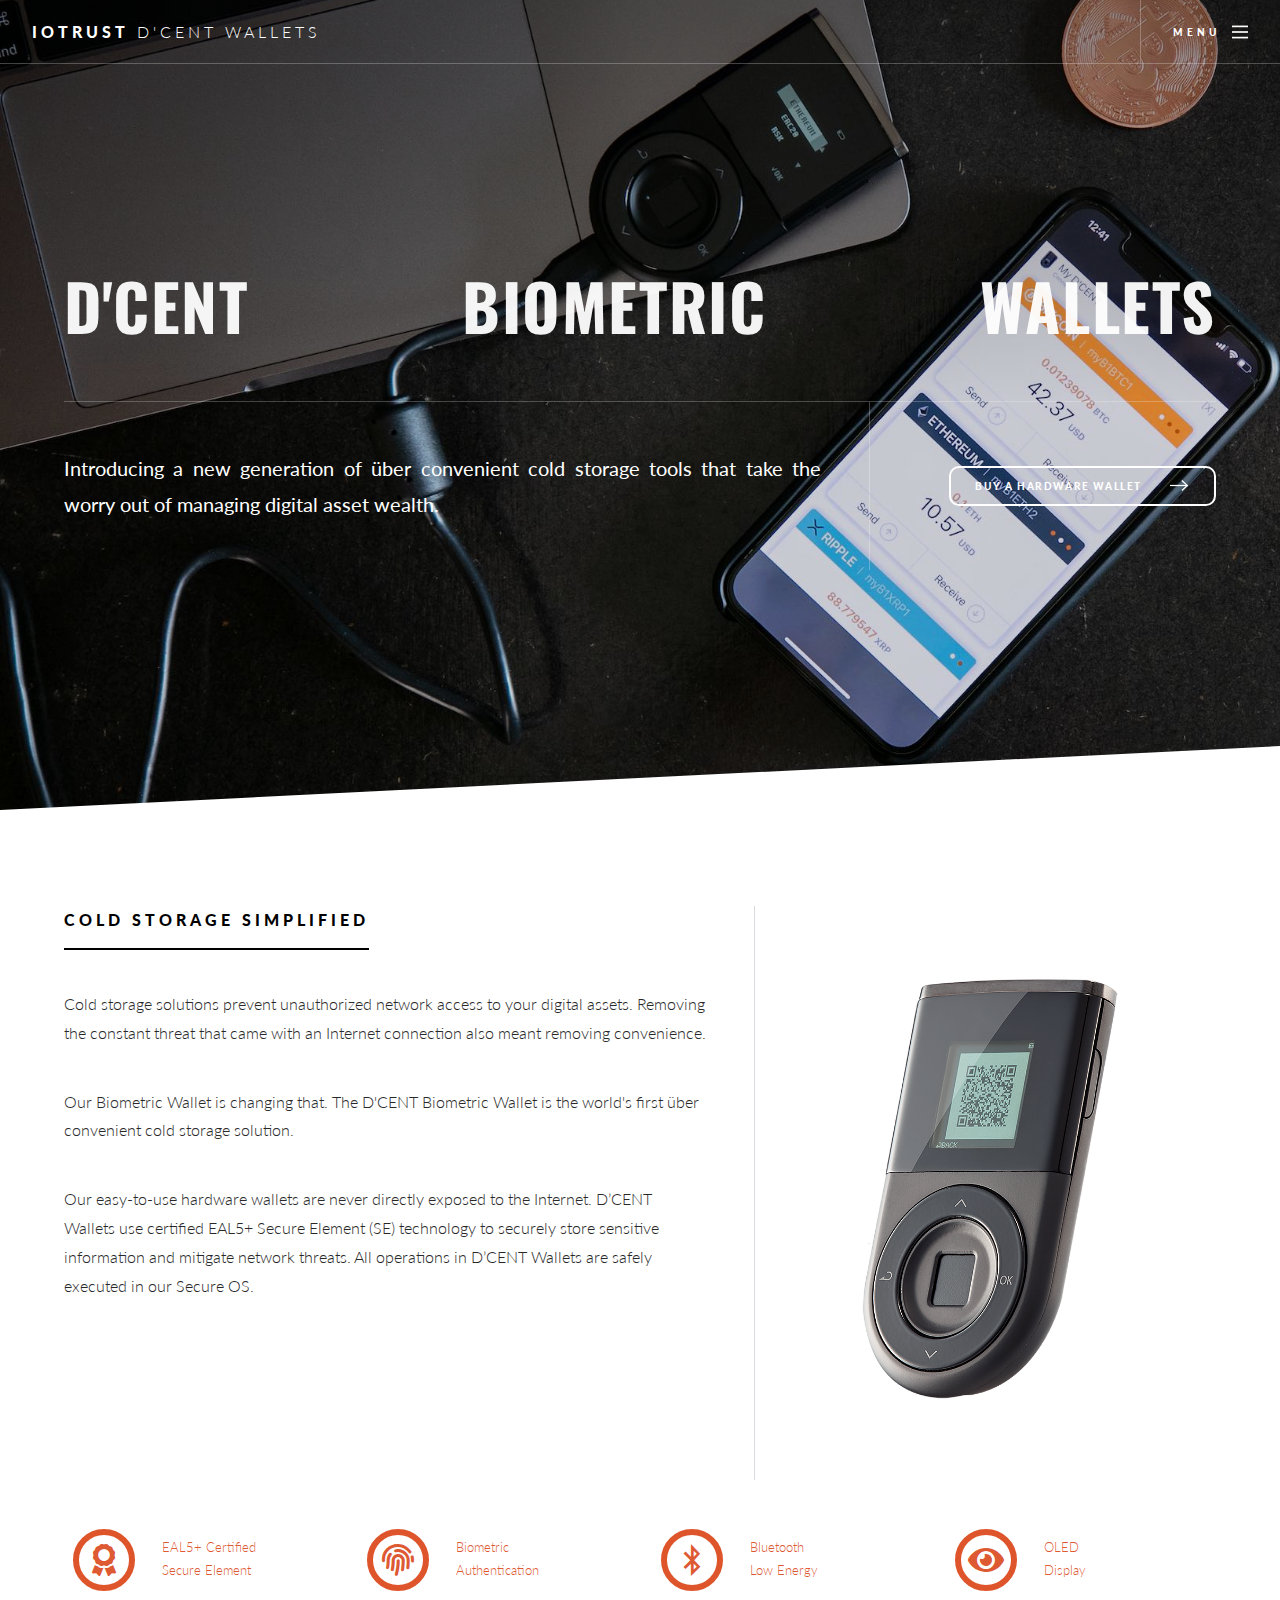
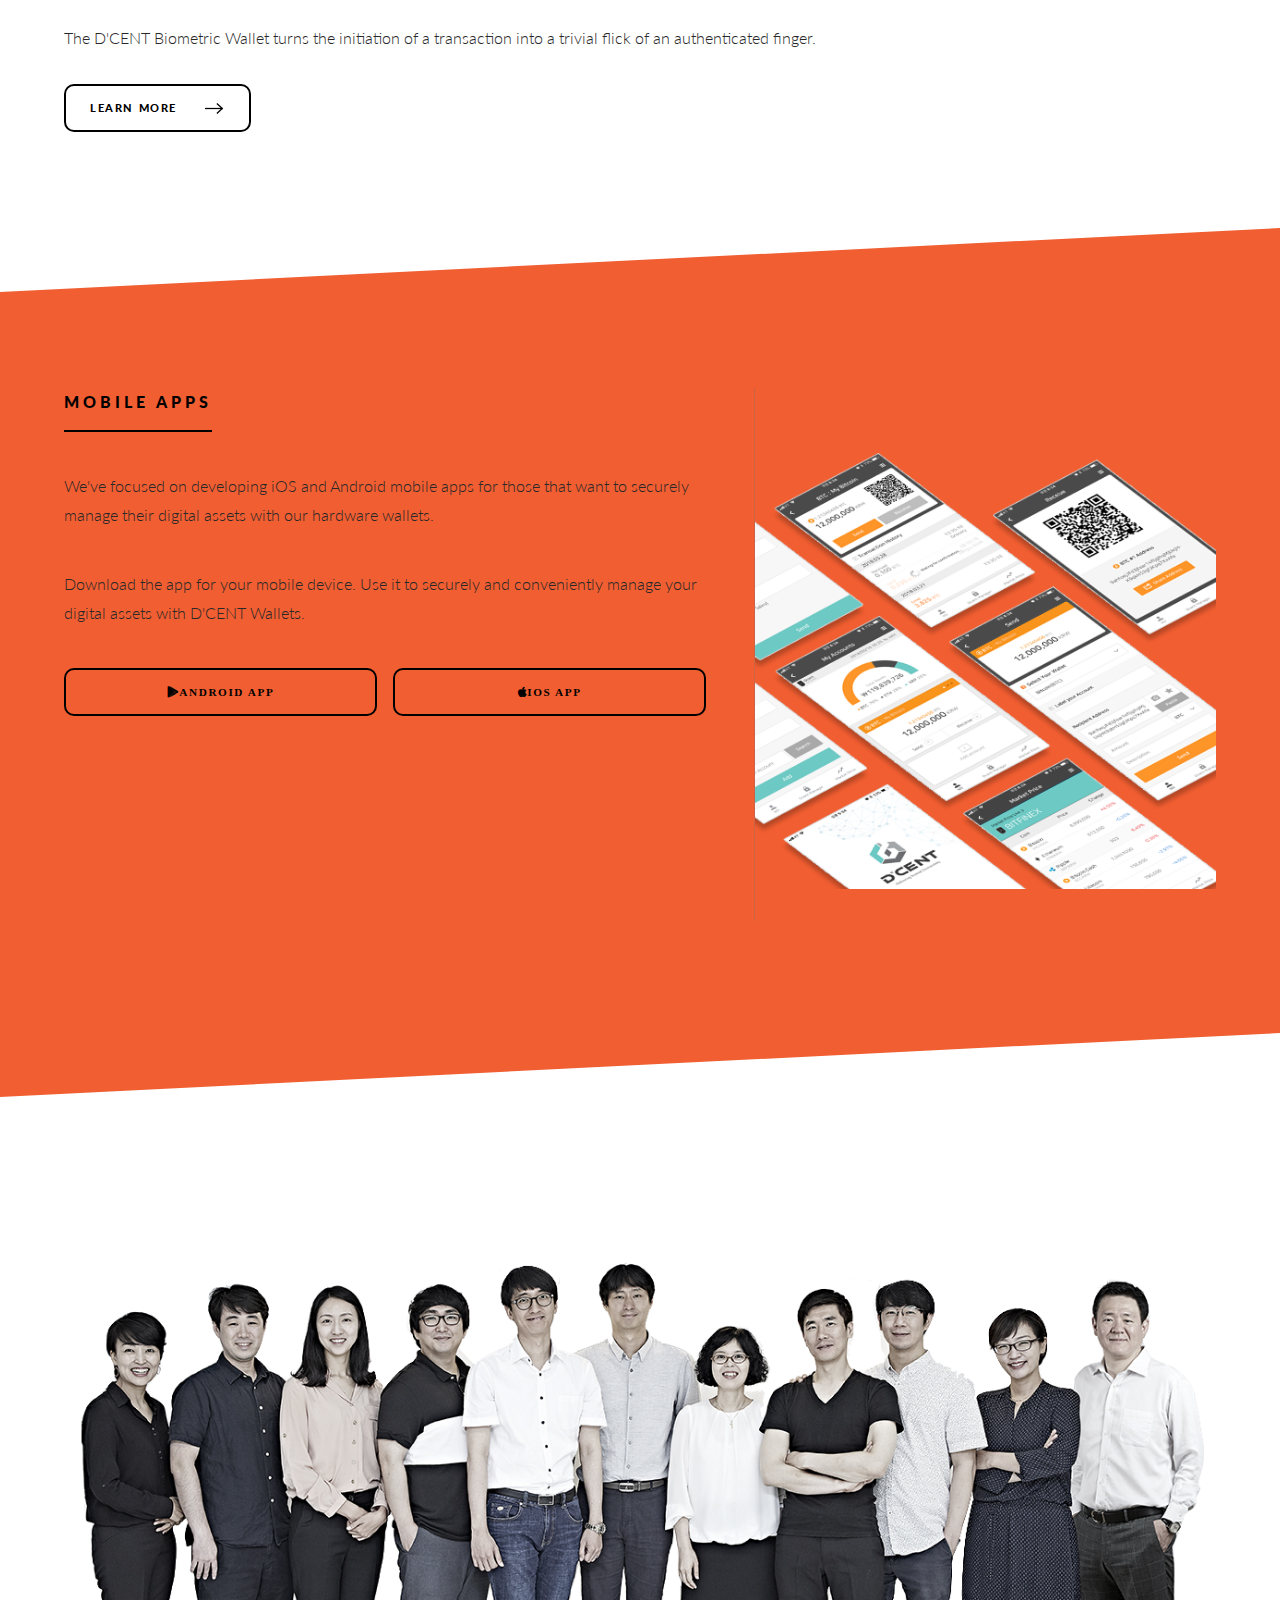
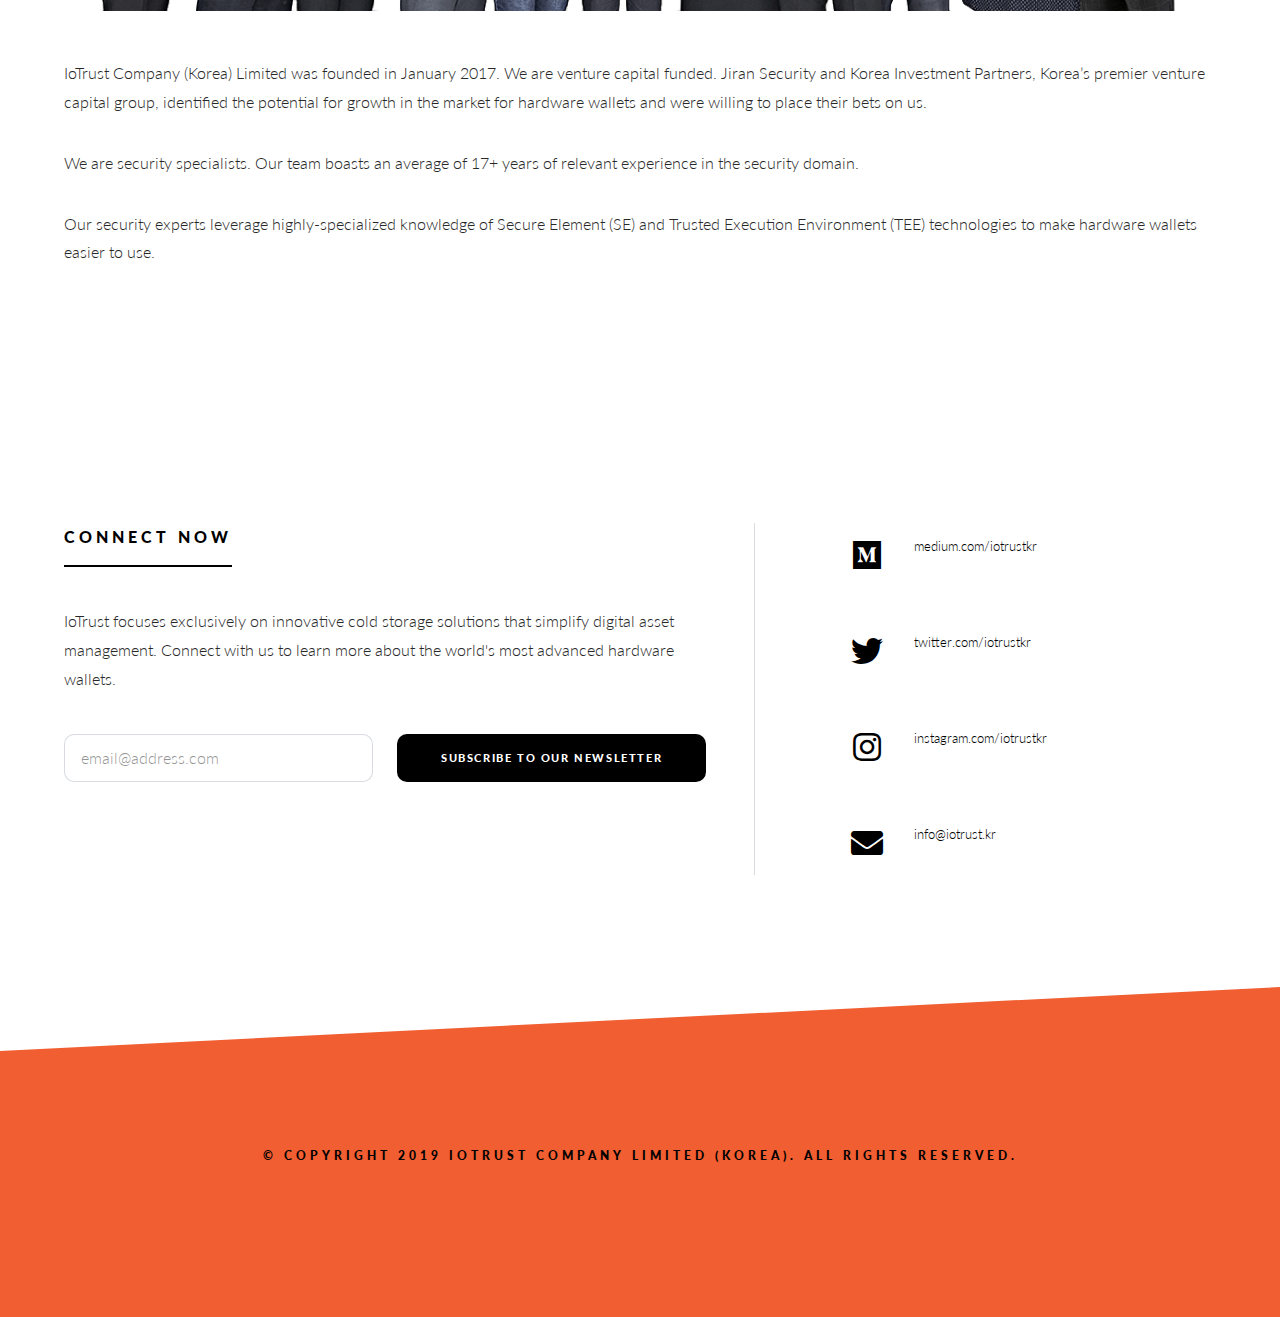
==== index.html @ d8b86a4c "iotrust web release" ====
<!DOCTYPE html>
<html>
  <head>
    <title>IoTrust</title>
    <meta charset="utf-8">
    <meta name="viewport" content="width=device-width,initial-scale=1,user-scalable=no">
    <link rel="stylesheet" href="stylesheets/main.css">
  </head>
  <body class="is-preload">
    <!--  Page wrapper -->
    <div id="page-wrapper">
      <!--  Header -->
      <header class="alt" id="header"><span class="logo"><a href="index.html">IOTRUST <span>D'CENT Wallets</span></a></span><a href="#menu"><span>Menu</span></a></header>
      <!--  Nav -->
      <nav id="menu">
        <div class="inner">
          <h2>Menu</h2>
          <ul class="links">
            <li><a href="#introduction">Our Solutions</a></li>
            <li><a href="#download">Mobile Apps</a></li>
            <li><a href="#team">About Us</a></li>
            <li><a href="#connect">Connect Now</a></li>
          </ul><a class="close"><span>Close</span></a>
        </div>
      </nav>
      <!--  Banner -->
      <section id="banner">
        <div class="inner">
          <h1>D'CENT Biometric Wallets</h1>
          <div class="content">
            <p>Introducing a new generation of über convenient cold storage tools that take the worry out of managing digital asset wealth.</p>
            <ul class="actions special">
              <li><a class="button small next" href="https://www.amazon.com/DCENT-Cryptocurrency-Fingerprint-Authentication-Supported/dp/B07P3XZKWV/ref=sr_1_1?keywords=D%27CENT&qid=1560470658&s=gateway&sr=8-1">Buy A Hardware Wallet</a></li>
            </ul>
          </div>
        </div>
      </section>
      <!--  Introduction-->
      <section class="wrapper" id="introduction">
        <div class="inner">
          <div class="split">
            <div class="content">
              <header>
                <h2>Cold Storage Simplified</h2>
              </header>
              <p>Cold storage solutions prevent unauthorized network access to your digital assets. Removing the constant threat that came with an Internet connection also meant removing convenience. </p>
              <p>Our Biometric Wallet is changing that. The D'CENT Biometric Wallet is the world's first über convenient cold storage solution.</p>
              <p>Our easy-to-use hardware wallets are never directly exposed to the Internet. D’CENT Wallets use certified EAL5+ Secure Element (SE) technology to securely store sensitive information and mitigate network threats. All operations in D’CENT Wallets are safely executed in our Secure OS.</p>
            </div>
            <div class="box alt">
              <div class="row" id="wallet-display">
                <div class="col-2"></div>
                <div class="col-8"><span class="image fit" id="dcent-biometric-wallet-diplay-image"><img src="images/iotrust-biometric-wallet-displayed-564x840px.png" alt="Biometric Wallet"></span></div>
                <div class="col-2"></div>
              </div>
            </div>
          </div>
          <div class="box alt">
            <div class="row" id="dcent-biometric-wallet-features">
              <div class="col-1 col-2-medium col-3-xsmall"><span class="icon fa-stack fa-2x"><i class="far fa-circle fa-stack-2x"></i><i class="fas fa-award fa-stack-1x"></i></span></div>
              <div class="col-2 col-4-medium col-9-xsmall">
                <div class="row"><sub>EAL5+ Certified</sub></div>
                <div class="row"><sub>Secure Element</sub></div>
              </div>
              <div class="col-1 col-2-medium col-3-xsmall"><span class="icon fa-stack fa-2x"><i class="far fa-circle fa-stack-2x"></i><i class="fas fa-fingerprint fa-stack-1x"></i></span></div>
              <div class="col-2 col-4-medium col-9-xsmall">
                <div class="row"><sub>Biometric</sub></div>
                <div class="row"><sub>Authentication</sub></div>
              </div>
              <div class="col-1 col-2-medium col-3-xsmall"><span class="icon fa-stack fa-2x"><i class="far fa-circle fa-stack-2x"></i><i class="fab fa-bluetooth-b fa-stack-1x"></i></span></div>
              <div class="col-2 col-4-medium col-9-xsmall">
                <div class="row"><sub>Bluetooth</sub></div>
                <div class="row"><sub>Low Energy</sub></div>
              </div>
              <div class="col-1 col-2-medium col-3-xsmall"><span class="icon fa-stack fa-2x"><i class="far fa-circle fa-stack-2x"></i><i class="fas fa-eye fa-stack-1x"></i></span></div>
              <div class="col-2 col-4-medium col-9-xsmall">
                <div class="row"><sub>OLED</sub></div>
                <div class="row"><sub>Display</sub></div>
              </div>
            </div>
          </div>
          <p>The D'CENT Biometric Wallet turns the initiation of a transaction into a trivial flick of an authenticated finger.</p>
          <ul class="actions">
            <li><a class="button next" href="https://dcentwallet.com/overview/specification.html">Learn More</a></li>
          </ul>
        </div>
      </section>
      <!--  Download-->
      <section class="wrapper style2" id="download">
        <div class="inner">
          <div class="split">
            <div class="content">
              <header>
                <h2>Mobile Apps</h2>
              </header>
              <p>We've focused on developing iOS and Android mobile apps for those that want to securely manage their digital assets with our hardware wallets.</p>
              <p>Download the app for your mobile device. Use it to securely and conveniently manage your digital assets with D'CENT Wallets.</p>
              <ul class="actions fit">
                <li><a class="button fab fa-google-play fit" href="https://play.google.com/store/apps/details?id=com.kr.iotrust.dcent.wallet">Android App</a></li>
                <li><a class="button fab fa-apple fit" href="https://itunes.apple.com/kr/app/dcent-hardware-wallet/id1447206611?mt=8">iOS App</a></li>
              </ul>
            </div><a class="image fit" href="#"><img src="images/dcent-wallet-mobile-app-display.png" style="padding-top:4rem" alt></a>
          </div>
        </div>
      </section>
      <!--  Team-->
      <section class="wrapper" id="team">
        <div class="inner"><a class="image main" href="https://medium.com/iotrust/introducing-io-trust-16c536c6a65c" id="iotrust-team"><img src="images/iotrust-team.png" alt></a>
          <h2 id="team-heading">IoTrust</h2>
          <p>IoTrust Company (Korea) Limited was founded in January 2017. We are venture capital funded. Jiran Security and Korea Investment Partners, Korea’s premier venture capital group, identified the potential for growth in the market for hardware wallets and were willing to place their bets on us.</p>
          <p>We are security specialists. Our team boasts an average of 17+ years of relevant experience in the security domain.</p>
          <p>Our security experts leverage highly-specialized knowledge of Secure Element (SE) and Trusted Execution Environment (TEE) technologies to make hardware wallets easier to use.</p>
        </div>
      </section>
      <!--  Footer -->
      <section class="wrapper" id="footer">
        <div class="inner">
          <div class="split">
            <div class="content">
              <header>
                <h2 id="connect">Connect Now</h2>
              </header>
              <p>IoTrust focuses exclusively on innovative cold storage solutions that simplify digital asset management. Connect with us to learn more about the world's most advanced hardware wallets.</p>
              <!-- Begin Mailchimp Signup Form-->
              <div id="mc_embed_signup">
                <form class="validate" id="mc-embedded-subscribe-form" action="https://iotrusrt.us20.list-manage.com/subscribe/post?u=e49b2871df6358e2ada84541c&amp;id=3d2cf843c4" method="post" name="mc-embedded-subscribe-form" target="_blank" novalidate="">
                  <div class="row gtr-uniform" id="mc_embed_signup_scroll">
                    <div class="mc-field-group col-6 col-12-xsmall">
                      <input class="required email" id="mce-EMAIL" type="email" placeholder="email@address.com" name="EMAIL">
                    </div>
                    <div class="mc-field-group col-6 col-12-xsmall">
                      <input class="primary fit button" id="mc-embedded-subscribe" type="submit" value="Subscribe To Our Newsletter" name="subscribe">
                    </div>
                    <div class="clear" id="mce-responses">
                      <div class="response" id="mce-error-response" style="display:none"></div>
                      <div class="response" id="mce-success-response" style="display:none"></div>
                    </div>
                    <div style="position: absolute; left: -5000px;" aria-hidden="true">
                      <input type="text" name="b_e49b2871df6358e2ada84541c_3d2cf843c4" tabindex="-1" value="">
                    </div>
                  </div>
                </form>
              </div>
              <!-- End mc_embed_signup-->
            </div>
            <ul class="contact-icons">
              <li><a class="icon alt row" id="medium-connect" href="https://medium.com/iotrust">
                  <div class="col-4"><span class="icon fa-stack fa-2x"><i class="far fa-circle fa-stack-2x fa-inverse"></i><i class="fab fa-medium fa-stack-1x"></i></span></div>
                  <div class="col-8"><sub class="label">medium.com/iotrustkr</sub></div></a></li>
              <li><a class="icon alt row" id="twitter-connect" href="https://twitter.com/iotrustkr">
                  <div class="col-4"><span class="icon fa-stack fa-2x"><i class="far fa-circle fa-stack-2x fa-inverse"></i><i class="fab fa-twitter fa-stack-1x"></i></span></div>
                  <div class="col-8"><sub class="label">twitter.com/iotrustkr</sub></div></a></li>
              <li><a class="icon alt row" id="instagram-connect" href="https://instagram.com/iotrustkr">
                  <div class="col-4"><span class="icon fa-stack fa-2x"><i class="far fa-circle fa-stack-2x fa-inverse"></i><i class="fab fa-instagram fa-stack-1x"></i></span></div>
                  <div class="col-8"><sub class="label">instagram.com/iotrustkr</sub></div></a></li>
              <li><a class="icon alt row" id="email-connect" href="mailto:info@iotrust.kr">
                  <div class="col-4"><span class="icon fa-stack fa-2x"><i class="far fa-circle fa-stack-2x fa-inverse"></i><i class="fas fa-envelope fa-stack-1x"></i></span></div>
                  <div class="col-8"><sub class="label">info@iotrust.kr</sub></div></a></li>
            </ul>
          </div>
        </div>
      </section>
      <!--  Copyright -->
      <section class="wrapper style2 copyright">
        <div class="inner">
          <h6>© Copyright 2019 IoTrust Company Limited (Korea). All rights reserved.</h6>
        </div>
      </section>
    </div>
    <!--  Scripts -->
    <script src="javascripts/jquery.min.js"></script>
    <script src="javascripts/jquery.scrollex.min.js"></script>
    <script src="javascripts/jquery.scrolly.min.js"></script>
    <script src="javascripts/browser.min.js"></script>
    <script src="javascripts/breakpoints.min.js"></script>
    <script src="javascripts/util.js"></script>
    <script src="javascripts/main.js"></script>
  </body>
</html>
---- stylesheets/main.css ----
@import url(all.css);
@import url("https://fonts.googleapis.com/css?family=Lato:300,400,700,900|Oswald:600");
/*
	Standout by Pixelarity
	pixelarity.com | hello@pixelarity.com
	License: pixelarity.com/license
*/
html, body, div, span, applet, object,
iframe, h1, h2, h3, h4, h5, h6, p, blockquote,
pre, a, abbr, acronym, address, big, cite,
code, del, dfn, em, img, ins, kbd, q, s, samp,
small, strike, strong, sub, sup, tt, var, b,
u, i, center, dl, dt, dd, ol, ul, li, fieldset,
form, label, legend, table, caption, tbody,
tfoot, thead, tr, th, td, article, aside,
canvas, details, embed, figure, figcaption,
footer, header, hgroup, menu, nav, output, ruby,
section, summary, time, mark, audio, video {
  margin: 0;
  padding: 0;
  border: 0;
  font-size: 100%;
  font: inherit;
  vertical-align: baseline; }

article, aside, details, figcaption, figure,
footer, header, hgroup, menu, nav, section {
  display: block; }

body {
  line-height: 1; }

ol, ul {
  list-style: none; }

blockquote, q {
  quotes: none; }
  blockquote:before, blockquote:after, q:before, q:after {
    content: '';
    content: none; }

table {
  border-collapse: collapse;
  border-spacing: 0; }

body {
  -webkit-text-size-adjust: none; }

mark {
  background-color: transparent;
  color: inherit; }

input::-moz-focus-inner {
  border: 0;
  padding: 0; }

input, select, textarea {
  -moz-appearance: none;
  -webkit-appearance: none;
  -ms-appearance: none;
  appearance: none; }

/* Basic */
@-ms-viewport {
  width: device-width; }

body {
  -ms-overflow-style: scrollbar; }

@media screen and (max-width: 480px) {
  html, body {
    min-width: 320px; } }

html {
  box-sizing: border-box; }

*, *:before, *:after {
  box-sizing: inherit; }

body {
  background: #ffffff; }
  body.is-preload *, body.is-preload *:before, body.is-preload *:after {
    -moz-animation: none !important;
    -webkit-animation: none !important;
    -ms-animation: none !important;
    animation: none !important;
    -moz-transition: none !important;
    -webkit-transition: none !important;
    -ms-transition: none !important;
    transition: none !important; }

/* Typography */
html {
  font-size: 15pt; }
  @media screen and (max-width: 1680px) {
    html {
      font-size: 13pt; } }
  @media screen and (max-width: 1280px) {
    html {
      font-size: 12pt; } }
  @media screen and (max-width: 980px) {
    html {
      font-size: 12pt; } }
  @media screen and (max-width: 480px) {
    html {
      font-size: 12pt; } }
  @media screen and (max-width: 360px) {
    html {
      font-size: 11pt; } }

body {
  background-color: #ffffff;
  color: #282828; }

body, input, select, textarea {
  font-family: "Lato", Helvetica, sans-serif;
  font-weight: 300;
  font-size: 1rem;
  line-height: 1.8; }

a {
  -moz-transition: color 0.2s ease-in-out;
  -webkit-transition: color 0.2s ease-in-out;
  -ms-transition: color 0.2s ease-in-out;
  transition: color 0.2s ease-in-out;
  text-decoration: underline; }
  a:hover {
    text-decoration: none; }

strong, b {
  font-weight: 900; }

em, i {
  font-style: italic; }

p {
  margin: 0 0 2rem 0; }

h1, h2, h3, h4, h5, h6 {
  font-weight: 900;
  letter-spacing: 0.25rem;
  line-height: 1.5;
  margin: 0 0 1.5rem 0;
  text-transform: uppercase; }
  h1 a, h2 a, h3 a, h4 a, h5 a, h6 a {
    color: inherit;
    text-decoration: none; }

h1 {
  font-family: "Oswald", Helvetica, sans-serif;
  font-size: 4rem;
  letter-spacing: 0.1rem; }

h2 {
  font-size: 1.75rem; }

h3 {
  font-size: 1.5rem; }

h4 {
  font-size: 1.25rem; }

h5 {
  font-size: 1rem; }

h6 {
  font-size: 0.75rem; }

@media screen and (max-width: 1280px) {
  h1 {
    font-size: 3.5rem; } }

@media screen and (max-width: 980px) {
  h1 {
    font-size: 3rem; }
  h2 {
    font-size: 1.5rem; }
  h3 {
    font-size: 1.25rem; } }

@media screen and (max-width: 736px) {
  h1 {
    font-size: 1.75rem; }
  h2 {
    font-size: 1.5rem; }
  h3 {
    font-size: 1.25rem; } }

sub {
  font-size: 0.8rem;
  position: relative;
  top: 0.5rem; }

sup {
  font-size: 0.8rem;
  position: relative;
  top: -0.5rem; }

blockquote {
  border-left: solid 0.5rem;
  font-style: italic;
  margin: 0 0 2rem 0;
  padding: 1rem 0 1rem 2rem; }

code {
  border-radius: 10px;
  border: solid 1px;
  font-family: "Courier New", monospace;
  font-size: 0.9rem;
  margin: 0 0.25rem;
  padding: 0.25rem 0.65rem; }

pre {
  -webkit-overflow-scrolling: touch;
  font-family: "Courier New", monospace;
  font-size: 0.9rem;
  margin: 0 0 2rem 0; }
  pre code {
    display: block;
    line-height: 1.75;
    padding: 1rem 1.5rem;
    overflow-x: auto; }

hr {
  border: 0;
  border-bottom: solid 1px;
  margin: 2rem 0; }
  hr.major {
    margin: 4rem 0; }
  @media screen and (max-width: 736px) {
    hr.major {
      margin: 3rem 0; } }

input, select, textarea {
  color: #000000; }

a {
  color: #000000; }

strong, b {
  color: #000000; }

h1, h2, h3, h4, h5, h6 {
  color: #000000; }

blockquote {
  border-left-color: rgba(99, 116, 133, 0.25); }

code {
  background: rgba(99, 116, 133, 0.075);
  border-color: rgba(99, 116, 133, 0.25); }

hr {
  border-bottom-color: rgba(99, 116, 133, 0.25); }

/* Row */
.row {
  display: flex;
  flex-wrap: wrap;
  box-sizing: border-box;
  align-items: stretch; }
  .row > * {
    box-sizing: border-box; }
  .row.gtr-uniform > * > :last-child {
    margin-bottom: 0; }
  .row.aln-left {
    justify-content: flex-start; }
  .row.aln-center {
    justify-content: center; }
  .row.aln-right {
    justify-content: flex-end; }
  .row.aln-top {
    align-items: flex-start; }
  .row.aln-middle {
    align-items: center; }
  .row.aln-bottom {
    align-items: flex-end; }
  .row > .imp {
    order: -1; }
  .row > .col-1 {
    width: 8.33333%; }
  .row > .off-1 {
    margin-left: 8.33333%; }
  .row > .col-2 {
    width: 16.66667%; }
  .row > .off-2 {
    margin-left: 16.66667%; }
  .row > .col-3 {
    width: 25%; }
  .row > .off-3 {
    margin-left: 25%; }
  .row > .col-4 {
    width: 33.33333%; }
  .row > .off-4 {
    margin-left: 33.33333%; }
  .row > .col-5 {
    width: 41.66667%; }
  .row > .off-5 {
    margin-left: 41.66667%; }
  .row > .col-6 {
    width: 50%; }
  .row > .off-6 {
    margin-left: 50%; }
  .row > .col-7 {
    width: 58.33333%; }
  .row > .off-7 {
    margin-left: 58.33333%; }
  .row > .col-8 {
    width: 66.66667%; }
  .row > .off-8 {
    margin-left: 66.66667%; }
  .row > .col-9 {
    width: 75%; }
  .row > .off-9 {
    margin-left: 75%; }
  .row > .col-10 {
    width: 83.33333%; }
  .row > .off-10 {
    margin-left: 83.33333%; }
  .row > .col-11 {
    width: 91.66667%; }
  .row > .off-11 {
    margin-left: 91.66667%; }
  .row > .col-12 {
    width: 100%; }
  .row > .off-12 {
    margin-left: 100%; }
  .row.gtr-0 {
    margin-top: 0;
    margin-left: 0rem; }
    .row.gtr-0 > * {
      padding: 0 0 0 0rem; }
    .row.gtr-0.gtr-uniform {
      margin-top: 0rem; }
      .row.gtr-0.gtr-uniform > * {
        padding-top: 0rem; }
  .row.gtr-25 {
    margin-top: 0;
    margin-left: -0.5rem; }
    .row.gtr-25 > * {
      padding: 0 0 0 0.5rem; }
    .row.gtr-25.gtr-uniform {
      margin-top: -0.5rem; }
      .row.gtr-25.gtr-uniform > * {
        padding-top: 0.5rem; }
  .row.gtr-50 {
    margin-top: 0;
    margin-left: -1rem; }
    .row.gtr-50 > * {
      padding: 0 0 0 1rem; }
    .row.gtr-50.gtr-uniform {
      margin-top: -1rem; }
      .row.gtr-50.gtr-uniform > * {
        padding-top: 1rem; }
  .row {
    margin-top: 0;
    margin-left: -2rem; }
    .row > * {
      padding: 0 0 0 2rem; }
    .row.gtr-uniform {
      margin-top: -2rem; }
      .row.gtr-uniform > * {
        padding-top: 2rem; }
  .row.gtr-150 {
    margin-top: 0;
    margin-left: -3rem; }
    .row.gtr-150 > * {
      padding: 0 0 0 3rem; }
    .row.gtr-150.gtr-uniform {
      margin-top: -3rem; }
      .row.gtr-150.gtr-uniform > * {
        padding-top: 3rem; }
  .row.gtr-200 {
    margin-top: 0;
    margin-left: -4rem; }
    .row.gtr-200 > * {
      padding: 0 0 0 4rem; }
    .row.gtr-200.gtr-uniform {
      margin-top: -4rem; }
      .row.gtr-200.gtr-uniform > * {
        padding-top: 4rem; }
  @media screen and (max-width: 1680px) {
    .row {
      display: flex;
      flex-wrap: wrap;
      box-sizing: border-box;
      align-items: stretch; }
      .row > * {
        box-sizing: border-box; }
      .row.gtr-uniform > * > :last-child {
        margin-bottom: 0; }
      .row.aln-left {
        justify-content: flex-start; }
      .row.aln-center {
        justify-content: center; }
      .row.aln-right {
        justify-content: flex-end; }
      .row.aln-top {
        align-items: flex-start; }
      .row.aln-middle {
        align-items: center; }
      .row.aln-bottom {
        align-items: flex-end; }
      .row > .imp-xlarge {
        order: -1; }
      .row > .col-1-xlarge {
        width: 8.33333%; }
      .row > .off-1-xlarge {
        margin-left: 8.33333%; }
      .row > .col-2-xlarge {
        width: 16.66667%; }
      .row > .off-2-xlarge {
        margin-left: 16.66667%; }
      .row > .col-3-xlarge {
        width: 25%; }
      .row > .off-3-xlarge {
        margin-left: 25%; }
      .row > .col-4-xlarge {
        width: 33.33333%; }
      .row > .off-4-xlarge {
        margin-left: 33.33333%; }
      .row > .col-5-xlarge {
        width: 41.66667%; }
      .row > .off-5-xlarge {
        margin-left: 41.66667%; }
      .row > .col-6-xlarge {
        width: 50%; }
      .row > .off-6-xlarge {
        margin-left: 50%; }
      .row > .col-7-xlarge {
        width: 58.33333%; }
      .row > .off-7-xlarge {
        margin-left: 58.33333%; }
      .row > .col-8-xlarge {
        width: 66.66667%; }
      .row > .off-8-xlarge {
        margin-left: 66.66667%; }
      .row > .col-9-xlarge {
        width: 75%; }
      .row > .off-9-xlarge {
        margin-left: 75%; }
      .row > .col-10-xlarge {
        width: 83.33333%; }
      .row > .off-10-xlarge {
        margin-left: 83.33333%; }
      .row > .col-11-xlarge {
        width: 91.66667%; }
      .row > .off-11-xlarge {
        margin-left: 91.66667%; }
      .row > .col-12-xlarge {
        width: 100%; }
      .row > .off-12-xlarge {
        margin-left: 100%; }
      .row.gtr-0 {
        margin-top: 0;
        margin-left: 0rem; }
        .row.gtr-0 > * {
          padding: 0 0 0 0rem; }
        .row.gtr-0.gtr-uniform {
          margin-top: 0rem; }
          .row.gtr-0.gtr-uniform > * {
            padding-top: 0rem; }
      .row.gtr-25 {
        margin-top: 0;
        margin-left: -0.5rem; }
        .row.gtr-25 > * {
          padding: 0 0 0 0.5rem; }
        .row.gtr-25.gtr-uniform {
          margin-top: -0.5rem; }
          .row.gtr-25.gtr-uniform > * {
            padding-top: 0.5rem; }
      .row.gtr-50 {
        margin-top: 0;
        margin-left: -1rem; }
        .row.gtr-50 > * {
          padding: 0 0 0 1rem; }
        .row.gtr-50.gtr-uniform {
          margin-top: -1rem; }
          .row.gtr-50.gtr-uniform > * {
            padding-top: 1rem; }
      .row {
        margin-top: 0;
        margin-left: -2rem; }
        .row > * {
          padding: 0 0 0 2rem; }
        .row.gtr-uniform {
          margin-top: -2rem; }
          .row.gtr-uniform > * {
            padding-top: 2rem; }
      .row.gtr-150 {
        margin-top: 0;
        margin-left: -3rem; }
        .row.gtr-150 > * {
          padding: 0 0 0 3rem; }
        .row.gtr-150.gtr-uniform {
          margin-top: -3rem; }
          .row.gtr-150.gtr-uniform > * {
            padding-top: 3rem; }
      .row.gtr-200 {
        margin-top: 0;
        margin-left: -4rem; }
        .row.gtr-200 > * {
          padding: 0 0 0 4rem; }
        .row.gtr-200.gtr-uniform {
          margin-top: -4rem; }
          .row.gtr-200.gtr-uniform > * {
            padding-top: 4rem; } }
  @media screen and (max-width: 1280px) {
    .row {
      display: flex;
      flex-wrap: wrap;
      box-sizing: border-box;
      align-items: stretch; }
      .row > * {
        box-sizing: border-box; }
      .row.gtr-uniform > * > :last-child {
        margin-bottom: 0; }
      .row.aln-left {
        justify-content: flex-start; }
      .row.aln-center {
        justify-content: center; }
      .row.aln-right {
        justify-content: flex-end; }
      .row.aln-top {
        align-items: flex-start; }
      .row.aln-middle {
        align-items: center; }
      .row.aln-bottom {
        align-items: flex-end; }
      .row > .imp-large {
        order: -1; }
      .row > .col-1-large {
        width: 8.33333%; }
      .row > .off-1-large {
        margin-left: 8.33333%; }
      .row > .col-2-large {
        width: 16.66667%; }
      .row > .off-2-large {
        margin-left: 16.66667%; }
      .row > .col-3-large {
        width: 25%; }
      .row > .off-3-large {
        margin-left: 25%; }
      .row > .col-4-large {
        width: 33.33333%; }
      .row > .off-4-large {
        margin-left: 33.33333%; }
      .row > .col-5-large {
        width: 41.66667%; }
      .row > .off-5-large {
        margin-left: 41.66667%; }
      .row > .col-6-large {
        width: 50%; }
      .row > .off-6-large {
        margin-left: 50%; }
      .row > .col-7-large {
        width: 58.33333%; }
      .row > .off-7-large {
        margin-left: 58.33333%; }
      .row > .col-8-large {
        width: 66.66667%; }
      .row > .off-8-large {
        margin-left: 66.66667%; }
      .row > .col-9-large {
        width: 75%; }
      .row > .off-9-large {
        margin-left: 75%; }
      .row > .col-10-large {
        width: 83.33333%; }
      .row > .off-10-large {
        margin-left: 83.33333%; }
      .row > .col-11-large {
        width: 91.66667%; }
      .row > .off-11-large {
        margin-left: 91.66667%; }
      .row > .col-12-large {
        width: 100%; }
      .row > .off-12-large {
        margin-left: 100%; }
      .row.gtr-0 {
        margin-top: 0;
        margin-left: 0rem; }
        .row.gtr-0 > * {
          padding: 0 0 0 0rem; }
        .row.gtr-0.gtr-uniform {
          margin-top: 0rem; }
          .row.gtr-0.gtr-uniform > * {
            padding-top: 0rem; }
      .row.gtr-25 {
        margin-top: 0;
        margin-left: -0.375rem; }
        .row.gtr-25 > * {
          padding: 0 0 0 0.375rem; }
        .row.gtr-25.gtr-uniform {
          margin-top: -0.375rem; }
          .row.gtr-25.gtr-uniform > * {
            padding-top: 0.375rem; }
      .row.gtr-50 {
        margin-top: 0;
        margin-left: -0.75rem; }
        .row.gtr-50 > * {
          padding: 0 0 0 0.75rem; }
        .row.gtr-50.gtr-uniform {
          margin-top: -0.75rem; }
          .row.gtr-50.gtr-uniform > * {
            padding-top: 0.75rem; }
      .row {
        margin-top: 0;
        margin-left: -1.5rem; }
        .row > * {
          padding: 0 0 0 1.5rem; }
        .row.gtr-uniform {
          margin-top: -1.5rem; }
          .row.gtr-uniform > * {
            padding-top: 1.5rem; }
      .row.gtr-150 {
        margin-top: 0;
        margin-left: -2.25rem; }
        .row.gtr-150 > * {
          padding: 0 0 0 2.25rem; }
        .row.gtr-150.gtr-uniform {
          margin-top: -2.25rem; }
          .row.gtr-150.gtr-uniform > * {
            padding-top: 2.25rem; }
      .row.gtr-200 {
        margin-top: 0;
        margin-left: -3rem; }
        .row.gtr-200 > * {
          padding: 0 0 0 3rem; }
        .row.gtr-200.gtr-uniform {
          margin-top: -3rem; }
          .row.gtr-200.gtr-uniform > * {
            padding-top: 3rem; } }
  @media screen and (max-width: 980px) {
    .row {
      display: flex;
      flex-wrap: wrap;
      box-sizing: border-box;
      align-items: stretch; }
      .row > * {
        box-sizing: border-box; }
      .row.gtr-uniform > * > :last-child {
        margin-bottom: 0; }
      .row.aln-left {
        justify-content: flex-start; }
      .row.aln-center {
        justify-content: center; }
      .row.aln-right {
        justify-content: flex-end; }
      .row.aln-top {
        align-items: flex-start; }
      .row.aln-middle {
        align-items: center; }
      .row.aln-bottom {
        align-items: flex-end; }
      .row > .imp-medium {
        order: -1; }
      .row > .col-1-medium {
        width: 8.33333%; }
      .row > .off-1-medium {
        margin-left: 8.33333%; }
      .row > .col-2-medium {
        width: 16.66667%; }
      .row > .off-2-medium {
        margin-left: 16.66667%; }
      .row > .col-3-medium {
        width: 25%; }
      .row > .off-3-medium {
        margin-left: 25%; }
      .row > .col-4-medium {
        width: 33.33333%; }
      .row > .off-4-medium {
        margin-left: 33.33333%; }
      .row > .col-5-medium {
        width: 41.66667%; }
      .row > .off-5-medium {
        margin-left: 41.66667%; }
      .row > .col-6-medium {
        width: 50%; }
      .row > .off-6-medium {
        margin-left: 50%; }
      .row > .col-7-medium {
        width: 58.33333%; }
      .row > .off-7-medium {
        margin-left: 58.33333%; }
      .row > .col-8-medium {
        width: 66.66667%; }
      .row > .off-8-medium {
        margin-left: 66.66667%; }
      .row > .col-9-medium {
        width: 75%; }
      .row > .off-9-medium {
        margin-left: 75%; }
      .row > .col-10-medium {
        width: 83.33333%; }
      .row > .off-10-medium {
        margin-left: 83.33333%; }
      .row > .col-11-medium {
        width: 91.66667%; }
      .row > .off-11-medium {
        margin-left: 91.66667%; }
      .row > .col-12-medium {
        width: 100%; }
      .row > .off-12-medium {
        margin-left: 100%; }
      .row.gtr-0 {
        margin-top: 0;
        margin-left: 0rem; }
        .row.gtr-0 > * {
          padding: 0 0 0 0rem; }
        .row.gtr-0.gtr-uniform {
          margin-top: 0rem; }
          .row.gtr-0.gtr-uniform > * {
            padding-top: 0rem; }
      .row.gtr-25 {
        margin-top: 0;
        margin-left: -0.375rem; }
        .row.gtr-25 > * {
          padding: 0 0 0 0.375rem; }
        .row.gtr-25.gtr-uniform {
          margin-top: -0.375rem; }
          .row.gtr-25.gtr-uniform > * {
            padding-top: 0.375rem; }
      .row.gtr-50 {
        margin-top: 0;
        margin-left: -0.75rem; }
        .row.gtr-50 > * {
          padding: 0 0 0 0.75rem; }
        .row.gtr-50.gtr-uniform {
          margin-top: -0.75rem; }
          .row.gtr-50.gtr-uniform > * {
            padding-top: 0.75rem; }
      .row {
        margin-top: 0;
        margin-left: -1.5rem; }
        .row > * {
          padding: 0 0 0 1.5rem; }
        .row.gtr-uniform {
          margin-top: -1.5rem; }
          .row.gtr-uniform > * {
            padding-top: 1.5rem; }
      .row.gtr-150 {
        margin-top: 0;
        margin-left: -2.25rem; }
        .row.gtr-150 > * {
          padding: 0 0 0 2.25rem; }
        .row.gtr-150.gtr-uniform {
          margin-top: -2.25rem; }
          .row.gtr-150.gtr-uniform > * {
            padding-top: 2.25rem; }
      .row.gtr-200 {
        margin-top: 0;
        margin-left: -3rem; }
        .row.gtr-200 > * {
          padding: 0 0 0 3rem; }
        .row.gtr-200.gtr-uniform {
          margin-top: -3rem; }
          .row.gtr-200.gtr-uniform > * {
            padding-top: 3rem; } }
  @media screen and (max-width: 736px) {
    .row {
      display: flex;
      flex-wrap: wrap;
      box-sizing: border-box;
      align-items: stretch; }
      .row > * {
        box-sizing: border-box; }
      .row.gtr-uniform > * > :last-child {
        margin-bottom: 0; }
      .row.aln-left {
        justify-content: flex-start; }
      .row.aln-center {
        justify-content: center; }
      .row.aln-right {
        justify-content: flex-end; }
      .row.aln-top {
        align-items: flex-start; }
      .row.aln-middle {
        align-items: center; }
      .row.aln-bottom {
        align-items: flex-end; }
      .row > .imp-small {
        order: -1; }
      .row > .col-1-small {
        width: 8.33333%; }
      .row > .off-1-small {
        margin-left: 8.33333%; }
      .row > .col-2-small {
        width: 16.66667%; }
      .row > .off-2-small {
        margin-left: 16.66667%; }
      .row > .col-3-small {
        width: 25%; }
      .row > .off-3-small {
        margin-left: 25%; }
      .row > .col-4-small {
        width: 33.33333%; }
      .row > .off-4-small {
        margin-left: 33.33333%; }
      .row > .col-5-small {
        width: 41.66667%; }
      .row > .off-5-small {
        margin-left: 41.66667%; }
      .row > .col-6-small {
        width: 50%; }
      .row > .off-6-small {
        margin-left: 50%; }
      .row > .col-7-small {
        width: 58.33333%; }
      .row > .off-7-small {
        margin-left: 58.33333%; }
      .row > .col-8-small {
        width: 66.66667%; }
      .row > .off-8-small {
        margin-left: 66.66667%; }
      .row > .col-9-small {
        width: 75%; }
      .row > .off-9-small {
        margin-left: 75%; }
      .row > .col-10-small {
        width: 83.33333%; }
      .row > .off-10-small {
        margin-left: 83.33333%; }
      .row > .col-11-small {
        width: 91.66667%; }
      .row > .off-11-small {
        margin-left: 91.66667%; }
      .row > .col-12-small {
        width: 100%; }
      .row > .off-12-small {
        margin-left: 100%; }
      .row.gtr-0 {
        margin-top: 0;
        margin-left: 0rem; }
        .row.gtr-0 > * {
          padding: 0 0 0 0rem; }
        .row.gtr-0.gtr-uniform {
          margin-top: 0rem; }
          .row.gtr-0.gtr-uniform > * {
            padding-top: 0rem; }
      .row.gtr-25 {
        margin-top: 0;
        margin-left: -0.3125rem; }
        .row.gtr-25 > * {
          padding: 0 0 0 0.3125rem; }
        .row.gtr-25.gtr-uniform {
          margin-top: -0.3125rem; }
          .row.gtr-25.gtr-uniform > * {
            padding-top: 0.3125rem; }
      .row.gtr-50 {
        margin-top: 0;
        margin-left: -0.625rem; }
        .row.gtr-50 > * {
          padding: 0 0 0 0.625rem; }
        .row.gtr-50.gtr-uniform {
          margin-top: -0.625rem; }
          .row.gtr-50.gtr-uniform > * {
            padding-top: 0.625rem; }
      .row {
        margin-top: 0;
        margin-left: -1.25rem; }
        .row > * {
          padding: 0 0 0 1.25rem; }
        .row.gtr-uniform {
          margin-top: -1.25rem; }
          .row.gtr-uniform > * {
            padding-top: 1.25rem; }
      .row.gtr-150 {
        margin-top: 0;
        margin-left: -1.875rem; }
        .row.gtr-150 > * {
          padding: 0 0 0 1.875rem; }
        .row.gtr-150.gtr-uniform {
          margin-top: -1.875rem; }
          .row.gtr-150.gtr-uniform > * {
            padding-top: 1.875rem; }
      .row.gtr-200 {
        margin-top: 0;
        margin-left: -2.5rem; }
        .row.gtr-200 > * {
          padding: 0 0 0 2.5rem; }
        .row.gtr-200.gtr-uniform {
          margin-top: -2.5rem; }
          .row.gtr-200.gtr-uniform > * {
            padding-top: 2.5rem; } }
  @media screen and (max-width: 480px) {
    .row {
      display: flex;
      flex-wrap: wrap;
      box-sizing: border-box;
      align-items: stretch; }
      .row > * {
        box-sizing: border-box; }
      .row.gtr-uniform > * > :last-child {
        margin-bottom: 0; }
      .row.aln-left {
        justify-content: flex-start; }
      .row.aln-center {
        justify-content: center; }
      .row.aln-right {
        justify-content: flex-end; }
      .row.aln-top {
        align-items: flex-start; }
      .row.aln-middle {
        align-items: center; }
      .row.aln-bottom {
        align-items: flex-end; }
      .row > .imp-xsmall {
        order: -1; }
      .row > .col-1-xsmall {
        width: 8.33333%; }
      .row > .off-1-xsmall {
        margin-left: 8.33333%; }
      .row > .col-2-xsmall {
        width: 16.66667%; }
      .row > .off-2-xsmall {
        margin-left: 16.66667%; }
      .row > .col-3-xsmall {
        width: 25%; }
      .row > .off-3-xsmall {
        margin-left: 25%; }
      .row > .col-4-xsmall {
        width: 33.33333%; }
      .row > .off-4-xsmall {
        margin-left: 33.33333%; }
      .row > .col-5-xsmall {
        width: 41.66667%; }
      .row > .off-5-xsmall {
        margin-left: 41.66667%; }
      .row > .col-6-xsmall {
        width: 50%; }
      .row > .off-6-xsmall {
        margin-left: 50%; }
      .row > .col-7-xsmall {
        width: 58.33333%; }
      .row > .off-7-xsmall {
        margin-left: 58.33333%; }
      .row > .col-8-xsmall {
        width: 66.66667%; }
      .row > .off-8-xsmall {
        margin-left: 66.66667%; }
      .row > .col-9-xsmall {
        width: 75%; }
      .row > .off-9-xsmall {
        margin-left: 75%; }
      .row > .col-10-xsmall {
        width: 83.33333%; }
      .row > .off-10-xsmall {
        margin-left: 83.33333%; }
      .row > .col-11-xsmall {
        width: 91.66667%; }
      .row > .off-11-xsmall {
        margin-left: 91.66667%; }
      .row > .col-12-xsmall {
        width: 100%; }
      .row > .off-12-xsmall {
        margin-left: 100%; }
      .row.gtr-0 {
        margin-top: 0;
        margin-left: 0rem; }
        .row.gtr-0 > * {
          padding: 0 0 0 0rem; }
        .row.gtr-0.gtr-uniform {
          margin-top: 0rem; }
          .row.gtr-0.gtr-uniform > * {
            padding-top: 0rem; }
      .row.gtr-25 {
        margin-top: 0;
        margin-left: -0.3125rem; }
        .row.gtr-25 > * {
          padding: 0 0 0 0.3125rem; }
        .row.gtr-25.gtr-uniform {
          margin-top: -0.3125rem; }
          .row.gtr-25.gtr-uniform > * {
            padding-top: 0.3125rem; }
      .row.gtr-50 {
        margin-top: 0;
        margin-left: -0.625rem; }
        .row.gtr-50 > * {
          padding: 0 0 0 0.625rem; }
        .row.gtr-50.gtr-uniform {
          margin-top: -0.625rem; }
          .row.gtr-50.gtr-uniform > * {
            padding-top: 0.625rem; }
      .row {
        margin-top: 0;
        margin-left: -1.25rem; }
        .row > * {
          padding: 0 0 0 1.25rem; }
        .row.gtr-uniform {
          margin-top: -1.25rem; }
          .row.gtr-uniform > * {
            padding-top: 1.25rem; }
      .row.gtr-150 {
        margin-top: 0;
        margin-left: -1.875rem; }
        .row.gtr-150 > * {
          padding: 0 0 0 1.875rem; }
        .row.gtr-150.gtr-uniform {
          margin-top: -1.875rem; }
          .row.gtr-150.gtr-uniform > * {
            padding-top: 1.875rem; }
      .row.gtr-200 {
        margin-top: 0;
        margin-left: -2.5rem; }
        .row.gtr-200 > * {
          padding: 0 0 0 2.5rem; }
        .row.gtr-200.gtr-uniform {
          margin-top: -2.5rem; }
          .row.gtr-200.gtr-uniform > * {
            padding-top: 2.5rem; } }

/* Box */
.box {
  border: solid 1px;
  border-radius: 10px;
  margin-bottom: 2rem;
  padding: 1.5rem; }
  .box > :last-child {
    margin-bottom: 0; }
  .box.alt {
    border: 0;
    border-radius: 0;
    padding: 0; }

.box {
  border-color: rgba(99, 116, 133, 0.25); }

/* Button */
input[type="submit"],
input[type="reset"],
input[type="button"],
button,
.button {
  -moz-appearance: none;
  -webkit-appearance: none;
  -ms-appearance: none;
  appearance: none;
  -moz-transition: background-color 0.2s ease-in-out, color 0.2s ease-in-out;
  -webkit-transition: background-color 0.2s ease-in-out, color 0.2s ease-in-out;
  -ms-transition: background-color 0.2s ease-in-out, color 0.2s ease-in-out;
  transition: background-color 0.2s ease-in-out, color 0.2s ease-in-out;
  border-radius: 10px;
  border: 2px solid;
  cursor: pointer;
  display: inline-block;
  font-size: 0.7rem;
  font-weight: 900;
  height: 3rem;
  letter-spacing: 0.1rem;
  line-height: 2.75rem;
  padding: 0 1.5rem;
  position: relative;
  text-align: center;
  text-decoration: none;
  text-transform: uppercase;
  white-space: nowrap; }
  input[type="submit"].icon,
  input[type="reset"].icon,
  input[type="button"].icon,
  button.icon,
  .button.icon {
    border-bottom: 2px solid; }
    input[type="submit"].icon:before,
    input[type="reset"].icon:before,
    input[type="button"].icon:before,
    button.icon:before,
    .button.icon:before {
      margin-right: 0.5rem; }
  input[type="submit"].fit,
  input[type="reset"].fit,
  input[type="button"].fit,
  button.fit,
  .button.fit {
    width: 100%; }
  input[type="submit"].small,
  input[type="reset"].small,
  input[type="button"].small,
  button.small,
  .button.small {
    font-size: 0.65rem;
    height: 2.5rem;
    line-height: 2.25rem; }
  input[type="submit"].large,
  input[type="reset"].large,
  input[type="button"].large,
  button.large,
  .button.large {
    font-size: 1rem;
    height: 3.75rem;
    line-height: 3.5rem;
    padding: 0 2.25rem; }
  input[type="submit"].next,
  input[type="reset"].next,
  input[type="button"].next,
  button.next,
  .button.next {
    padding-right: 4.5rem; }
    input[type="submit"].next.fit,
    input[type="reset"].next.fit,
    input[type="button"].next.fit,
    button.next.fit,
    .button.next.fit {
      padding-left: 1.5rem !important;
      text-align: left; }
    input[type="submit"].next:after,
    input[type="reset"].next:after,
    input[type="button"].next:after,
    button.next:after,
    .button.next:after {
      background-position: center right;
      background-repeat: no-repeat;
      background-size: 25px 15px;
      content: '';
      display: block;
      height: 100%;
      position: absolute;
      right: 1.5rem;
      top: 0;
      vertical-align: middle;
      width: 1.25rem; }
  input[type="submit"].disabled, input[type="submit"]:disabled,
  input[type="reset"].disabled,
  input[type="reset"]:disabled,
  input[type="button"].disabled,
  input[type="button"]:disabled,
  button.disabled,
  button:disabled,
  .button.disabled,
  .button:disabled {
    pointer-events: none;
    opacity: 0.25; }
  @media screen and (max-width: 1280px) {
    input[type="submit"].large,
    input[type="reset"].large,
    input[type="button"].large,
    button.large,
    .button.large {
      font-size: 1rem;
      height: 4.25rem;
      line-height: 4rem; } }
  @media screen and (max-width: 736px) {
    input[type="submit"].alt,
    input[type="reset"].alt,
    input[type="button"].alt,
    button.alt,
    .button.alt {
      padding-left: 1.5rem !important;
      text-align: left; }
    input[type="submit"].large,
    input[type="reset"].large,
    input[type="button"].large,
    button.large,
    .button.large {
      font-size: 0.85rem;
      height: 3.75rem;
      line-height: 3.5rem;
      text-align: left; } }
  @media screen and (max-width: 480px) {
    input[type="submit"],
    input[type="reset"],
    input[type="button"],
    button,
    .button {
      padding: 0; } }

input[type="submit"],
input[type="reset"],
input[type="button"],
button,
.button {
  background-color: transparent;
  border-color: #000000;
  color: #000000 !important; }
  input[type="submit"]:after,
  input[type="reset"]:after,
  input[type="button"]:after,
  button:after,
  .button:after {
    background-image: url("data:image/svg+xml;charset=utf8,%3Csvg xmlns='http://www.w3.org/2000/svg' xmlns:xlink='http://www.w3.org/1999/xlink' width='36px' height='24px' viewBox='0 0 36 24' zoomAndPan='disable'%3E%3Cstyle%3Eline %7B stroke: %23000000%3B stroke-width: 2px%3B %7D%3C/style%3E%3Cline x1='0' y1='12' x2='34' y2='12' /%3E%3Cline x1='25' y1='4' x2='34' y2='12.5' /%3E%3Cline x1='25' y1='20' x2='34' y2='11.5' /%3E%3C/svg%3E"); }
  input[type="submit"]:hover, input[type="submit"]:focus,
  input[type="reset"]:hover,
  input[type="reset"]:focus,
  input[type="button"]:hover,
  input[type="button"]:focus,
  button:hover,
  button:focus,
  .button:hover,
  .button:focus {
    background-color: rgba(99, 116, 133, 0.075); }
  input[type="submit"]:active,
  input[type="reset"]:active,
  input[type="button"]:active,
  button:active,
  .button:active {
    background-color: rgba(99, 116, 133, 0.175); }
  input[type="submit"].icon:before,
  input[type="reset"].icon:before,
  input[type="button"].icon:before,
  button.icon:before,
  .button.icon:before {
    color: #000000; }
  input[type="submit"].primary,
  input[type="reset"].primary,
  input[type="button"].primary,
  button.primary,
  .button.primary {
    box-shadow: none;
    background-color: #000000;
    color: #ffffff !important; }
    input[type="submit"].primary:hover,
    input[type="reset"].primary:hover,
    input[type="button"].primary:hover,
    button.primary:hover,
    .button.primary:hover {
      background-color: rgba(0, 0, 0, 0.75); }
    input[type="submit"].primary.icon:before,
    input[type="reset"].primary.icon:before,
    input[type="button"].primary.icon:before,
    button.primary.icon:before,
    .button.primary.icon:before {
      color: #ffffff !important; }

/* Form */
form {
  margin: 0 0 2rem 0; }
  form > :last-child {
    margin-bottom: 0; }
  form > .fields {
    display: -moz-flex;
    display: -webkit-flex;
    display: -ms-flex;
    display: flex;
    -moz-flex-wrap: wrap;
    -webkit-flex-wrap: wrap;
    -ms-flex-wrap: wrap;
    flex-wrap: wrap;
    width: calc(100% + 3rem);
    margin: -1.5rem 0 2rem -1.5rem; }
    form > .fields > .field {
      -moz-flex-grow: 0;
      -webkit-flex-grow: 0;
      -ms-flex-grow: 0;
      flex-grow: 0;
      -moz-flex-shrink: 0;
      -webkit-flex-shrink: 0;
      -ms-flex-shrink: 0;
      flex-shrink: 0;
      padding: 1.5rem 0 0 1.5rem;
      width: calc(100% - 1.5rem); }
      form > .fields > .field.half {
        width: calc(50% - 0.75rem); }
      form > .fields > .field.third {
        width: calc(100%/3 - 0.5rem); }
      form > .fields > .field.quarter {
        width: calc(25% - 0.375rem); }
  @media screen and (max-width: 480px) {
    form > .fields {
      width: calc(100% + 3rem);
      margin: -1.5rem 0 2rem -1.5rem; }
      form > .fields > .field {
        padding: 1.5rem 0 0 1.5rem;
        width: calc(100% - 1.5rem); }
        form > .fields > .field.half {
          width: calc(100% - 1.5rem); }
        form > .fields > .field.third {
          width: calc(100% - 1.5rem); }
        form > .fields > .field.quarter {
          width: calc(100% - 1.5rem); } }

label {
  display: block;
  font-size: 0.9rem;
  font-weight: 900;
  margin: 0 0 1rem 0; }

input[type="text"],
input[type="password"],
input[type="email"],
select,
textarea {
  -moz-appearance: none;
  -webkit-appearance: none;
  -ms-appearance: none;
  appearance: none;
  border-radius: 10px;
  border: solid 1px;
  color: inherit;
  display: block;
  outline: 0;
  padding: 0 1rem;
  text-decoration: none;
  width: 100%; }
  input[type="text"]:invalid,
  input[type="password"]:invalid,
  input[type="email"]:invalid,
  select:invalid,
  textarea:invalid {
    box-shadow: none; }

select {
  background-position: calc(100% - 1rem) center;
  background-repeat: no-repeat;
  background-size: 1.25rem;
  height: 3rem;
  padding-right: 3rem;
  text-overflow: ellipsis; }
  select:focus::-ms-value {
    background-color: transparent; }
  select::-ms-expand {
    display: none; }

input[type="text"],
input[type="password"],
input[type="email"],
select {
  height: 3rem; }

textarea {
  padding: 0.75rem 1rem; }

input[type="checkbox"],
input[type="radio"] {
  -moz-appearance: none;
  -webkit-appearance: none;
  -ms-appearance: none;
  appearance: none;
  display: block;
  float: left;
  margin-right: -2rem;
  opacity: 0;
  width: 1rem;
  z-index: -1; }
  input[type="checkbox"] + label,
  input[type="radio"] + label {
    text-decoration: none;
    cursor: pointer;
    display: inline-block;
    font-size: 1rem;
    font-weight: 300;
    padding-left: 2.55rem;
    padding-right: 0.75rem;
    position: relative; }
    input[type="checkbox"] + label:before,
    input[type="radio"] + label:before {
      -moz-osx-font-smoothing: grayscale;
      -webkit-font-smoothing: antialiased;
      font-family: FontAwesome;
      font-style: normal;
      font-weight: normal;
      text-transform: none !important; }
    input[type="checkbox"] + label:before,
    input[type="radio"] + label:before {
      border-radius: 10px;
      border: solid 1px;
      content: '';
      display: inline-block;
      height: 1.8rem;
      left: 0;
      line-height: 1.725rem;
      position: absolute;
      text-align: center;
      top: 0;
      width: 1.8rem; }
  input[type="checkbox"]:checked + label:before,
  input[type="radio"]:checked + label:before {
    content: '\f00c'; }

input[type="checkbox"] + label:before {
  border-radius: 10px; }

input[type="radio"] + label:before {
  border-radius: 100%; }

::-webkit-input-placeholder {
  opacity: 1.0; }

:-moz-placeholder {
  opacity: 1.0; }

::-moz-placeholder {
  opacity: 1.0; }

:-ms-input-placeholder {
  opacity: 1.0; }

label {
  color: #000000; }

input[type="text"],
input[type="password"],
input[type="email"],
select,
textarea {
  background-color: #ffffff;
  border-color: rgba(99, 116, 133, 0.25); }
  input[type="text"]:focus,
  input[type="password"]:focus,
  input[type="email"]:focus,
  select:focus,
  textarea:focus {
    border-color: #000000;
    box-shadow: 0 0 0 1px #000000; }

select {
  background-image: url("data:image/svg+xml;charset=utf8,%3Csvg xmlns='http://www.w3.org/2000/svg' width='40' height='40' preserveAspectRatio='none' viewBox='0 0 40 40'%3E%3Cpath d='M9.4,12.3l10.4,10.4l10.4-10.4c0.2-0.2,0.5-0.4,0.9-0.4c0.3,0,0.6,0.1,0.9,0.4l3.3,3.3c0.2,0.2,0.4,0.5,0.4,0.9 c0,0.4-0.1,0.6-0.4,0.9L20.7,31.9c-0.2,0.2-0.5,0.4-0.9,0.4c-0.3,0-0.6-0.1-0.9-0.4L4.3,17.3c-0.2-0.2-0.4-0.5-0.4-0.9 c0-0.4,0.1-0.6,0.4-0.9l3.3-3.3c0.2-0.2,0.5-0.4,0.9-0.4S9.1,12.1,9.4,12.3z' fill='rgba(99, 116, 133, 0.25)' /%3E%3C/svg%3E"); }
  select option {
    color: #000000;
    background: #ffffff; }

input[type="checkbox"] + label,
input[type="radio"] + label {
  color: #282828; }
  input[type="checkbox"] + label:before,
  input[type="radio"] + label:before {
    background: #ffffff;
    border-color: rgba(99, 116, 133, 0.25); }

input[type="checkbox"]:checked + label:before,
input[type="radio"]:checked + label:before {
  background-color: #000000;
  border-color: #000000;
  color: #ffffff; }

input[type="checkbox"]:focus + label:before,
input[type="radio"]:focus + label:before {
  border-color: #000000;
  box-shadow: 0 0 0 1px #000000; }

::-webkit-input-placeholder {
  color: rgba(40, 40, 40, 0.5) !important; }

:-moz-placeholder {
  color: rgba(40, 40, 40, 0.5) !important; }

::-moz-placeholder {
  color: rgba(40, 40, 40, 0.5) !important; }

:-ms-input-placeholder {
  color: rgba(40, 40, 40, 0.5) !important; }

.formerize-placeholder {
  color: rgba(40, 40, 40, 0.5) !important; }

/* Icon */
.icon {
  text-decoration: none;
  border-bottom: none;
  position: relative; }
  .icon:before {
    -moz-osx-font-smoothing: grayscale;
    -webkit-font-smoothing: antialiased;
    font-family: FontAwesome;
    font-style: normal;
    font-weight: normal;
    text-transform: none !important; }
  .icon > .label {
    display: none; }
  .icon.alt:before {
    background: #000000;
    border-radius: 50%;
    color: #ffffff;
    display: inline-block;
    height: 3rem;
    line-height: 3rem;
    margin-right: 1rem;
    text-align: center;
    width: 3rem; }
  .icon.alt > .label {
    display: inline-block; }

/* Image */
.image {
  border: 0;
  display: inline-block;
  position: relative; }
  .image img {
    display: block; }
  .image.left, .image.right {
    max-width: 40%; }
    .image.left img, .image.right img {
      width: 100%; }
  .image.left {
    float: left;
    margin: 0 1.5rem 1rem 0;
    top: 0.25rem; }
  .image.right {
    float: right;
    margin: 0 0 1rem 1.5rem;
    top: 0.25rem; }
  .image.fit {
    display: block;
    margin: 0 0 2rem 0;
    width: 100%; }
    .image.fit img {
      width: 100%; }
  .image.main {
    display: block;
    margin: 0 0 3rem 0;
    width: 100%; }
    .image.main img {
      width: 100%; }
  @media screen and (max-width: 736px) {
    .image.main {
      margin: 0 0 2rem 0; } }

/* List */
ol {
  list-style: decimal;
  margin: 0 0 2rem 0;
  padding-left: 1.25rem; }
  ol li {
    padding-left: 0.25rem; }

ul {
  list-style: disc;
  margin: 0 0 2rem 0;
  padding-left: 1rem; }
  ul li {
    padding-left: 0.5rem; }
  ul.alt {
    list-style: none;
    padding-left: 0; }
    ul.alt li {
      border-top: solid 1px;
      padding: 0.5rem 0; }
      ul.alt li:first-child {
        border-top: 0;
        padding-top: 0; }

dl {
  margin: 0 0 2rem 0; }
  dl dt {
    display: block;
    font-weight: 900;
    margin: 0 0 1rem 0; }
  dl dd {
    margin-left: 2rem; }

ul.alt li {
  border-top-color: rgba(99, 116, 133, 0.25); }

/* Actions */
ul.actions {
  display: -moz-flex;
  display: -webkit-flex;
  display: -ms-flex;
  display: flex;
  cursor: default;
  list-style: none;
  margin-left: -1rem;
  padding-left: 0; }
  ul.actions li {
    padding: 0 0 0 1rem;
    vertical-align: middle; }
  ul.actions.special {
    -moz-justify-content: center;
    -webkit-justify-content: center;
    -ms-justify-content: center;
    justify-content: center;
    width: 100%;
    margin-left: 0; }
    ul.actions.special li:first-child {
      padding-left: 0; }
  ul.actions.stacked {
    -moz-flex-direction: column;
    -webkit-flex-direction: column;
    -ms-flex-direction: column;
    flex-direction: column;
    margin-left: 0; }
    ul.actions.stacked li {
      padding: 1.3rem 0 0 0; }
      ul.actions.stacked li:first-child {
        padding-top: 0; }
  ul.actions.fit {
    width: calc(100% + 1rem); }
    ul.actions.fit li {
      -moz-flex-grow: 1;
      -webkit-flex-grow: 1;
      -ms-flex-grow: 1;
      flex-grow: 1;
      -moz-flex-shrink: 1;
      -webkit-flex-shrink: 1;
      -ms-flex-shrink: 1;
      flex-shrink: 1;
      width: 100%; }
      ul.actions.fit li > * {
        width: 100%; }
    ul.actions.fit.stacked {
      width: 100%; }
  @media screen and (max-width: 480px) {
    ul.actions:not(.fixed) {
      -moz-flex-direction: column;
      -webkit-flex-direction: column;
      -ms-flex-direction: column;
      flex-direction: column;
      margin-left: 0;
      width: 100% !important; }
      ul.actions:not(.fixed) li {
        -moz-flex-grow: 1;
        -webkit-flex-grow: 1;
        -ms-flex-grow: 1;
        flex-grow: 1;
        -moz-flex-shrink: 1;
        -webkit-flex-shrink: 1;
        -ms-flex-shrink: 1;
        flex-shrink: 1;
        padding: 1rem 0 0 0;
        text-align: center;
        width: 100%; }
        ul.actions:not(.fixed) li > * {
          width: 100%; }
        ul.actions:not(.fixed) li:first-child {
          padding-top: 0; }
        ul.actions:not(.fixed) li input[type="submit"],
        ul.actions:not(.fixed) li input[type="reset"],
        ul.actions:not(.fixed) li input[type="button"],
        ul.actions:not(.fixed) li button,
        ul.actions:not(.fixed) li .button {
          width: 100%; }
          ul.actions:not(.fixed) li input[type="submit"].icon:before,
          ul.actions:not(.fixed) li input[type="reset"].icon:before,
          ul.actions:not(.fixed) li input[type="button"].icon:before,
          ul.actions:not(.fixed) li button.icon:before,
          ul.actions:not(.fixed) li .button.icon:before {
            margin-left: -0.5rem; } }

/* Tabs */
.tabs {
  width: 100%; }
  .tabs > .titles {
    display: -moz-flex;
    display: -webkit-flex;
    display: -ms-flex;
    display: flex;
    -moz-flex-wrap: wrap;
    -webkit-flex-wrap: wrap;
    -ms-flex-wrap: wrap;
    flex-wrap: wrap;
    -moz-justify-content: -moz-flex-start;
    -webkit-justify-content: -webkit-flex-start;
    -ms-justify-content: -ms-flex-start;
    justify-content: flex-start;
    -moz-user-select: none;
    -webkit-user-select: none;
    -ms-user-select: none;
    user-select: none;
    list-style: none;
    margin: 0 0 2rem 0;
    padding: 0; }
    .tabs > .titles:before {
      content: '';
      display: block;
      height: 6rem;
      left: 0;
      position: absolute;
      width: 100%;
      z-index: 0; }
    .tabs > .titles > .title {
      -moz-transition-property: color, background-color, box-shadow;
      -webkit-transition-property: color, background-color, box-shadow;
      -ms-transition-property: color, background-color, box-shadow;
      transition-property: color, background-color, box-shadow;
      -moz-transition-duration: 0.2s;
      -webkit-transition-duration: 0.2s;
      -ms-transition-duration: 0.2s;
      transition-duration: 0.2s;
      font-size: 1rem;
      font-weight: 900;
      letter-spacing: 0.25rem;
      margin-right: 5rem;
      margin-bottom: 2rem;
      padding-bottom: 1rem;
      padding: 0;
      position: relative;
      text-align: center;
      text-transform: uppercase;
      z-index: 1; }
      .tabs > .titles > .title:last-child {
        margin-right: 0; }
      .tabs > .titles > .title:hover {
        -moz-animation: tab-title 0.5s ease forwards;
        -webkit-animation: tab-title 0.5s ease forwards;
        -ms-animation: tab-title 0.5s ease forwards;
        animation: tab-title 0.5s ease forwards; }
      .tabs > .titles > .title.active {
        -moz-animation: tab-title 0.5s ease forwards;
        -webkit-animation: tab-title 0.5s ease forwards;
        -ms-animation: tab-title 0.5s ease forwards;
        animation: tab-title 0.5s ease forwards; }
    @media screen and (max-width: 736px) {
      .tabs > .titles {
        margin: 0 0 1rem 0; }
        .tabs > .titles > .title {
          margin-bottom: 1.25rem;
          margin-right: 1.25rem; } }
    @media screen and (max-width: 480px) {
      .tabs > .titles {
        margin: 0 0 1rem 0; }
        .tabs > .titles > .title {
          font-size: 0.75rem;
          margin-bottom: 1rem;
          margin-right: 1rem; } }
  .tabs > .panels > .panel {
    -moz-transition: opacity 0.2s ease-in-out;
    -webkit-transition: opacity 0.2s ease-in-out;
    -ms-transition: opacity 0.2s ease-in-out;
    transition: opacity 0.2s ease-in-out;
    opacity: 0; }
    .tabs > .panels > .panel.active {
      opacity: 1; }

.tabs > .titles > .title:hover {
  box-shadow: 0 2px 0 0 rgba(99, 116, 133, 0.25); }

.tabs > .titles > .title.active {
  box-shadow: 0 2px 0 0 #000000; }

/* Icons */
ul.icons {
  cursor: default;
  list-style: none;
  padding-left: 0; }
  ul.icons li {
    display: inline-block;
    padding: 0 1rem 0 0; }
    ul.icons li:last-child {
      padding-right: 0; }
    ul.icons li .icon:before {
      font-size: 1.5rem; }

/* Contact Icons */
ul.contact-icons {
  cursor: default;
  list-style: none;
  padding-left: 0; }
  ul.contact-icons li {
    padding-top: 2rem; }
    ul.contact-icons li .icon:before {
      border-radius: 50%;
      display: inline-block;
      height: 3rem;
      line-height: 3rem;
      margin-right: 1rem;
      text-align: center;
      width: 3rem; }
    ul.contact-icons li .icon > .label {
      display: inline-block; }
    ul.contact-icons li:first-child {
      padding-top: 0; }
  @media screen and (max-width: 980px) {
    ul.contact-icons {
      -moz-align-items: center;
      -webkit-align-items: center;
      -ms-align-items: center;
      align-items: center;
      display: -moz-flex;
      display: -webkit-flex;
      display: -ms-flex;
      display: flex;
      -moz-flex-wrap: wrap;
      -webkit-flex-wrap: wrap;
      -ms-flex-wrap: wrap;
      flex-wrap: wrap; }
      ul.contact-icons li {
        width: 50%; }
        ul.contact-icons li:nth-child(2) {
          padding-top: 0; } }
  @media screen and (max-width: 736px) {
    ul.contact-icons {
      -moz-align-items: center;
      -webkit-align-items: center;
      -ms-align-items: center;
      align-items: center;
      display: -moz-flex;
      display: -webkit-flex;
      display: -ms-flex;
      display: flex;
      -moz-flex-wrap: wrap;
      -webkit-flex-wrap: wrap;
      -ms-flex-wrap: wrap;
      flex-wrap: wrap; }
      ul.contact-icons li {
        width: 100%; }
        ul.contact-icons li:nth-child(2) {
          padding-top: 2.5rem; } }

ul.contact-icons li .icon:before {
  background: #ffffff;
  color: #000000; }

/* Section/Article */
section.special, article.special {
  text-align: center; }

header p {
  position: relative;
  margin: 0 0 1.5rem 0; }

header h2 + p {
  font-size: 1.25rem;
  margin-top: -1rem; }

header h3 + p {
  font-size: 1.1rem;
  margin-top: -0.8rem; }

header h4 + p,
header h5 + p,
header h6 + p {
  font-size: 0.9rem;
  margin-top: -0.6rem; }

header.major {
  margin-bottom: 2.7rem;
  padding-bottom: 2.7rem;
  position: relative; }
  header.major h1 {
    border-bottom: 1px solid;
    margin-bottom: 2rem;
    padding-bottom: 2rem; }
  header.major p {
    font-size: 1.5rem;
    margin-bottom: 0; }
  header.major.alt {
    margin-bottom: 0; }

@media screen and (max-width: 1280px) {
  header.major {
    margin-bottom: 2.5rem;
    padding-bottom: 2.5rem; }
    header.major h1 {
      margin-bottom: 1rem;
      padding-bottom: 1rem; }
    header.major p {
      font-size: 1.45rem; }
    header.major.alt {
      margin-bottom: 2.7rem; } }

@media screen and (max-width: 980px) {
  header.major p {
    font-size: 1.35rem; } }

@media screen and (max-width: 736px) {
  header.major {
    margin-bottom: 1.8rem;
    padding-bottom: 1.3rem; }
    header.major p {
      font-size: 1.25rem; }
    header.major.alt {
      margin-bottom: 1.8rem; } }

@media screen and (max-width: 480px) {
  header.major p {
    font-size: 1.25rem; } }

header p {
  color: #282828; }

header.major h1 {
  border-color: rgba(99, 116, 133, 0.25); }

/* Table */
.table-wrapper {
  -webkit-overflow-scrolling: touch;
  overflow-x: auto; }

table {
  margin: 0 0 2rem 0;
  width: 100%; }
  table tbody tr {
    border-left: 0;
    border-right: 0;
    border: solid 1px; }
  table td {
    padding: 0.75rem 0.75rem; }
  table th {
    font-size: 0.9rem;
    font-weight: 900;
    padding: 0 0.75rem 0.75rem 0.75rem;
    text-align: left; }
  table thead {
    border-bottom: solid 2px; }
  table tfoot {
    border-top: solid 2px; }
  table.alt {
    border-collapse: separate; }
    table.alt tbody tr td {
      border: solid 1px;
      border-left-width: 0;
      border-top-width: 0; }
      table.alt tbody tr td:first-child {
        border-left-width: 1px; }
    table.alt tbody tr:first-child td {
      border-top-width: 1px; }
    table.alt thead {
      border-bottom: 0; }
    table.alt tfoot {
      border-top: 0; }

table tbody tr {
  border-color: rgba(99, 116, 133, 0.25); }
  table tbody tr:nth-child(2n + 1) {
    background-color: rgba(99, 116, 133, 0.075); }

table th {
  color: #000000; }

table thead {
  border-bottom-color: rgba(99, 116, 133, 0.25); }

table tfoot {
  border-top-color: rgba(99, 116, 133, 0.25); }

table.alt tbody tr td {
  border-color: rgba(99, 116, 133, 0.25); }

/* Wrapper */
.wrapper {
  padding: 10rem 0 12rem 0;
  position: relative; }
  .wrapper:before, .wrapper:after {
    background-image: url("data:image/svg+xml;charset=utf8,%3Csvg xmlns='http://www.w3.org/2000/svg' width='100' height='100' viewBox='0 0 100 100' preserveAspectRatio='none'%3E%3Cpolygon points='0,0 0,100 100,100' style='fill:%23ffffff%3B' /%3E%3C/svg%3E");
    z-index: 2; }
  .wrapper > .inner {
    margin: 0 auto;
    max-width: 65rem;
    width: calc(100% - 4rem); }
  .wrapper:before, .wrapper:after {
    background-repeat: no-repeat;
    background-size: 100% 100%;
    height: 6rem;
    left: 0;
    position: absolute;
    width: 100%; }
  .wrapper:before {
    -moz-transform: translateY(-100%) scale(-1, 1);
    -webkit-transform: translateY(-100%) scale(-1, 1);
    -ms-transform: translateY(-100%) scale(-1, 1);
    transform: translateY(-100%) scale(-1, 1);
    content: '';
    top: 0; }
  .wrapper.alt {
    padding-bottom: 1rem; }
    .wrapper.alt:after {
      -moz-transform: translateY(100%) rotate(180deg);
      -webkit-transform: translateY(100%) rotate(180deg);
      -ms-transform: translateY(100%) rotate(180deg);
      transform: translateY(100%) rotate(180deg);
      bottom: 0;
      content: ''; }
  .wrapper.style2 {
    background: #f15e31; }
    .wrapper.style2:before, .wrapper.style2:after {
      background-image: url("data:image/svg+xml;charset=utf8,%3Csvg xmlns='http://www.w3.org/2000/svg' width='100' height='100' viewBox='0 0 100 100' preserveAspectRatio='none'%3E%3Cpolygon points='0,0 0,100 100,100' style='fill:%23f15e31%3B' /%3E%3C/svg%3E");
      z-index: 2; }
  @media screen and (max-width: 1680px) {
    .wrapper {
      padding: 8rem 0 10rem 0; } }
  @media screen and (max-width: 1280px) {
    .wrapper {
      padding: 6rem 0 8rem 0; }
      .wrapper:before, .wrapper:after {
        height: 4rem; }
      .wrapper > .inner {
        max-width: 75rem;
        width: calc(100% - 8rem); } }
  @media screen and (max-width: 980px) {
    .wrapper {
      padding: 4rem 0 6rem 0; }
      .wrapper:before, .wrapper:after {
        height: 3rem; } }
  @media screen and (max-width: 736px) {
    .wrapper {
      padding: 4rem 0 6rem 0; }
      .wrapper > .inner {
        width: calc(100% - 6rem); }
      .wrapper:before, .wrapper:after {
        height: 2rem; }
      .wrapper.alt {
        padding-bottom: 0; } }
  @media screen and (max-width: 480px) {
    .wrapper {
      padding: 3rem 0 3rem 0; }
      .wrapper > .inner {
        width: calc(100% - 4rem); } }

/* Gallery (may need to adjust gaps/margins) */
@-moz-keyframes gallery-modal-spinner {
  0% {
    -moz-transform: rotate(0deg);
    -webkit-transform: rotate(0deg);
    -ms-transform: rotate(0deg);
    transform: rotate(0deg); }
  100% {
    -moz-transform: rotate(360deg);
    -webkit-transform: rotate(360deg);
    -ms-transform: rotate(360deg);
    transform: rotate(360deg); } }

@-webkit-keyframes gallery-modal-spinner {
  0% {
    -moz-transform: rotate(0deg);
    -webkit-transform: rotate(0deg);
    -ms-transform: rotate(0deg);
    transform: rotate(0deg); }
  100% {
    -moz-transform: rotate(360deg);
    -webkit-transform: rotate(360deg);
    -ms-transform: rotate(360deg);
    transform: rotate(360deg); } }

@-ms-keyframes gallery-modal-spinner {
  0% {
    -moz-transform: rotate(0deg);
    -webkit-transform: rotate(0deg);
    -ms-transform: rotate(0deg);
    transform: rotate(0deg); }
  100% {
    -moz-transform: rotate(360deg);
    -webkit-transform: rotate(360deg);
    -ms-transform: rotate(360deg);
    transform: rotate(360deg); } }

@keyframes gallery-modal-spinner {
  0% {
    -moz-transform: rotate(0deg);
    -webkit-transform: rotate(0deg);
    -ms-transform: rotate(0deg);
    transform: rotate(0deg); }
  100% {
    -moz-transform: rotate(360deg);
    -webkit-transform: rotate(360deg);
    -ms-transform: rotate(360deg);
    transform: rotate(360deg); } }

.gallery {
  column-gap: 2rem;
  columns: 3;
  margin: 0 0 2rem 0;
  width: 100%; }
  .gallery a, .gallery span {
    display: block;
    margin: 0 0 2rem 0; }
    .gallery a img, .gallery span img {
      display: block;
      width: 100%; }
  @media screen and (max-width: 980px) {
    .gallery {
      columns: 2; } }
  @media screen and (max-width: 736px) {
    .gallery {
      column-gap: 0.5rem; }
      .gallery a, .gallery span {
        margin: 0 0 0.5rem 0; } }
  .gallery .modal {
    display: -moz-flex;
    display: -webkit-flex;
    display: -ms-flex;
    display: flex;
    -moz-align-items: center;
    -webkit-align-items: center;
    -ms-align-items: center;
    align-items: center;
    -moz-justify-content: center;
    -webkit-justify-content: center;
    -ms-justify-content: center;
    justify-content: center;
    pointer-events: none;
    -moz-user-select: none;
    -webkit-user-select: none;
    -ms-user-select: none;
    user-select: none;
    -moz-transition: opacity 0.5s ease, visibility 0.5s, z-index 0.5s;
    -webkit-transition: opacity 0.5s ease, visibility 0.5s, z-index 0.5s;
    -ms-transition: opacity 0.5s ease, visibility 0.5s, z-index 0.5s;
    transition: opacity 0.5s ease, visibility 0.5s, z-index 0.5s;
    -webkit-tap-highlight-color: rgba(0, 0, 0, 0);
    background-color: rgba(255, 255, 255, 0.875);
    height: 100%;
    left: 0;
    opacity: 0;
    outline: 0;
    position: fixed;
    top: 0;
    visibility: none;
    width: 100%;
    z-index: 0; }
    .gallery .modal:before {
      -moz-animation: gallery-modal-spinner 1s infinite linear;
      -webkit-animation: gallery-modal-spinner 1s infinite linear;
      -ms-animation: gallery-modal-spinner 1s infinite linear;
      animation: gallery-modal-spinner 1s infinite linear;
      -moz-transition: opacity 0.25s ease;
      -webkit-transition: opacity 0.25s ease;
      -ms-transition: opacity 0.25s ease;
      transition: opacity 0.25s ease;
      -moz-transition-delay: 0.5s;
      -webkit-transition-delay: 0.5s;
      -ms-transition-delay: 0.5s;
      transition-delay: 0.5s;
      background-image: url("data:image/svg+xml;charset=utf8,%3Csvg xmlns='http://www.w3.org/2000/svg' xmlns:xlink='http://www.w3.org/1999/xlink' width='96px' height='96px' viewBox='0 0 96 96' zoomAndPan='disable'%3E%3Cstyle%3Ecircle %7Bfill: transparent%3B stroke: %23000000%3B stroke-width: 1.5px%3B %7D%3C/style%3E%3Cdefs%3E%3CclipPath id='corner'%3E%3Cpolygon points='0,0 48,0 48,48 96,48 96,96 0,96' /%3E%3C/clipPath%3E%3C/defs%3E%3Cg clip-path='url(%23corner)'%3E%3Ccircle cx='48' cy='48' r='32'/%3E%3C/g%3E%3C/svg%3E");
      background-position: center;
      background-repeat: no-repeat;
      background-size: 4rem;
      content: '';
      display: block;
      height: 4rem;
      left: 50%;
      margin: -2rem 0 0 -2rem;
      opacity: 0;
      position: absolute;
      top: 50%;
      width: 4rem; }
    .gallery .modal:after {
      background-image: url("data:image/svg+xml;charset=utf8,%3Csvg xmlns='http://www.w3.org/2000/svg' xmlns:xlink='http://www.w3.org/1999/xlink' width='64px' height='64px' viewBox='0 0 64 64' zoomAndPan='disable'%3E%3Cstyle%3Eline %7Bstroke: %23000000%3Bstroke-width: 1.5px%3B%7D%3C/style%3E%3Cline x1='20' y1='20' x2='44' y2='44' /%3E%3Cline x1='20' y1='44' x2='44' y2='20' /%3E%3C/svg%3E");
      background-position: center;
      background-repeat: no-repeat;
      background-size: 3rem;
      content: '';
      cursor: pointer;
      display: block;
      height: 4rem;
      position: absolute;
      right: 0.5rem;
      top: 0.5rem;
      width: 4rem; }
    .gallery .modal .inner {
      -moz-transform: translateY(0.75rem);
      -webkit-transform: translateY(0.75rem);
      -ms-transform: translateY(0.75rem);
      transform: translateY(0.75rem);
      -moz-transition: opacity 0.25s ease, -moz-transform 0.25s ease;
      -webkit-transition: opacity 0.25s ease, -webkit-transform 0.25s ease;
      -ms-transition: opacity 0.25s ease, -ms-transform 0.25s ease;
      transition: opacity 0.25s ease, transform 0.25s ease;
      opacity: 0; }
      .gallery .modal .inner img {
        box-shadow: 0 1rem 3rem 0 rgba(0, 0, 0, 0.35);
        display: block;
        max-height: 85vh;
        max-width: 90vw; }
    .gallery .modal.visible {
      pointer-events: auto;
      opacity: 1;
      visibility: visible;
      z-index: 11000; }
      .gallery .modal.visible:before {
        opacity: 1; }
    .gallery .modal.loaded .inner {
      -moz-transform: translateY(0);
      -webkit-transform: translateY(0);
      -ms-transform: translateY(0);
      transform: translateY(0);
      -moz-transition: opacity 0.5s ease, -moz-transform 0.5s ease;
      -webkit-transition: opacity 0.5s ease, -webkit-transform 0.5s ease;
      -ms-transition: opacity 0.5s ease, -ms-transform 0.5s ease;
      transition: opacity 0.5s ease, transform 0.5s ease;
      opacity: 1; }
    .gallery .modal.loaded:before {
      -moz-transition-delay: 0s;
      -webkit-transition-delay: 0s;
      -ms-transition-delay: 0s;
      transition-delay: 0s;
      opacity: 0; }

/* Split */
.split {
  display: -moz-flex;
  display: -webkit-flex;
  display: -ms-flex;
  display: flex;
  margin: 0 auto 3rem; }
  .split h2 {
    border-bottom: 2px solid;
    display: inline-block;
    font-size: 1rem;
    letter-spacing: 0.25rem;
    margin-bottom: 2.5rem;
    padding-bottom: 1rem; }
  .split .content {
    border-right: 1px solid;
    min-width: 70%;
    padding-right: 3rem;
    width: 70%; }
    .split .content p {
      margin-bottom: 2.5rem; }
    .split .content > *:last-child {
      margin-bottom: 0; }
  .split .contact-icons {
    margin-bottom: 0;
    padding-left: 4rem; }

@media screen and (max-width: 1280px) {
  .split .content {
    min-width: 60%;
    width: 60%; } }

@media screen and (max-width: 980px) {
  .split {
    -moz-flex-wrap: wrap;
    -webkit-flex-wrap: wrap;
    -ms-flex-wrap: wrap;
    flex-wrap: wrap; }
    .split .content {
      border-bottom: 1px solid;
      border-right: none;
      padding-bottom: 3rem;
      padding-right: 0;
      width: 100%; }
    .split .contact-icons {
      margin-bottom: 0;
      padding-left: 0;
      padding-top: 3rem; } }

.split h2 {
  border-color: #000000; }

.split .content {
  border-color: rgba(99, 116, 133, 0.25); }

/* Header */
@-moz-keyframes reveal-header {
  0% {
    top: -4rem;
    opacity: 0; }
  100% {
    top: 0;
    opacity: 1; } }

@-webkit-keyframes reveal-header {
  0% {
    top: -4rem;
    opacity: 0; }
  100% {
    top: 0;
    opacity: 1; } }

@-ms-keyframes reveal-header {
  0% {
    top: -4rem;
    opacity: 0; }
  100% {
    top: 0;
    opacity: 1; } }

@keyframes reveal-header {
  0% {
    top: -4rem;
    opacity: 0; }
  100% {
    top: 0;
    opacity: 1; } }

body #page-wrapper {
  padding-top: 4rem; }
  @media screen and (max-width: 736px) {
    body #page-wrapper {
      padding-top: 3rem; } }

#header {
  -moz-align-items: center;
  -webkit-align-items: center;
  -ms-align-items: center;
  align-items: center;
  display: -moz-flex;
  display: -webkit-flex;
  display: -ms-flex;
  display: flex;
  -moz-justify-content: -moz-flex-end;
  -webkit-justify-content: -webkit-flex-end;
  -ms-justify-content: -ms-flex-end;
  justify-content: flex-end;
  -moz-transition-duration: 0.2s;
  -webkit-transition-duration: 0.2s;
  -ms-transition-duration: 0.2s;
  transition-duration: 0.2s;
  -moz-transition-property: background-color padding;
  -webkit-transition-property: background-color padding;
  -ms-transition-property: background-color padding;
  transition-property: background-color padding;
  -moz-transition-timing-function: ease-in-out;
  -webkit-transition-timing-function: ease-in-out;
  -ms-transition-timing-function: ease-in-out;
  transition-timing-function: ease-in-out;
  background: #ffffff;
  border: none;
  color: #282828;
  height: 4rem;
  left: 0;
  line-height: 4rem;
  padding: 0;
  position: fixed;
  text-transform: uppercase;
  top: 0;
  width: 100%;
  z-index: 10001; }
  #header > .logo {
    -moz-flex: 1;
    -webkit-flex: 1;
    -ms-flex: 1;
    flex: 1;
    cursor: default;
    display: block;
    font-size: 1rem;
    letter-spacing: 0.25rem;
    padding-left: 2rem;
    white-space: nowrap; }
    #header > .logo a {
      -moz-transition: color 0.2s ease-in-out;
      -webkit-transition: color 0.2s ease-in-out;
      -ms-transition: color 0.2s ease-in-out;
      transition: color 0.2s ease-in-out;
      color: inherit;
      font-weight: 900;
      letter-spacing: 0.25rem;
      text-decoration: none; }
      #header > .logo a span {
        font-weight: 300; }
  #header > a {
    -moz-transition: color 0.2s ease-in-out;
    -webkit-transition: color 0.2s ease-in-out;
    -ms-transition: color 0.2s ease-in-out;
    transition: color 0.2s ease-in-out;
    color: inherit;
    display: block;
    font-weight: 300;
    letter-spacing: 0.25rem;
    padding: 0 0.75rem;
    text-decoration: none; }
    #header > a:hover, #header > a:focus {
      color: rgba(0, 0, 0, 0.5); }
    #header > a[href="#menu"] {
      -moz-transition: background 0.2s ease-in-out;
      -webkit-transition: background 0.2s ease-in-out;
      -ms-transition: background 0.2s ease-in-out;
      transition: background 0.2s ease-in-out;
      text-decoration: none;
      display: -moz-flex;
      display: -webkit-flex;
      display: -ms-flex;
      display: flex;
      -moz-align-items: center;
      -webkit-align-items: center;
      -ms-align-items: center;
      align-items: center;
      -webkit-tap-highlight-color: rgba(0, 0, 0, 0);
      border-left: 1px solid rgba(99, 116, 133, 0.25);
      height: calc(4rem - 1px);
      line-height: 4rem;
      margin-left: 0.5rem;
      padding: 0 2rem; }
      #header > a[href="#menu"]:before {
        -moz-osx-font-smoothing: grayscale;
        -webkit-font-smoothing: antialiased;
        font-family: FontAwesome;
        font-style: normal;
        font-weight: normal;
        text-transform: none !important; }
      #header > a[href="#menu"] span {
        -moz-order: 1;
        -webkit-order: 1;
        -ms-order: 1;
        order: 1;
        font-family: "Lato", Helvetica, sans-serif;
        font-size: 0.65rem;
        font-weight: 900;
        margin-right: 0.25rem; }
      #header > a[href="#menu"]:hover, #header > a[href="#menu"]:focus {
        background-color: rgba(99, 116, 133, 0.075);
        color: #000000; }
        #header > a[href="#menu"]:hover:before, #header > a[href="#menu"]:focus:before {
          background-image: url("data:image/svg+xml;charset=utf8,%3Csvg xmlns='http://www.w3.org/2000/svg' width='100' height='100' viewBox='0 0 100 100' preserveAspectRatio='none'%3E%3Cstyle%3Eline %7B stroke-width: 6px%3B stroke: %23000000%3B %7D%3C/style%3E%3Cline x1='10' y1='30' x2='90' y2='30' /%3E%3Cline x1='10' y1='50' x2='90' y2='50' /%3E%3Cline x1='10' y1='70' x2='90' y2='70' /%3E%3C/svg%3E"); }
      #header > a[href="#menu"]:before {
        -moz-order: 2;
        -webkit-order: 2;
        -ms-order: 2;
        order: 2;
        background-image: url("data:image/svg+xml;charset=utf8,%3Csvg xmlns='http://www.w3.org/2000/svg' width='100' height='100' viewBox='0 0 100 100' preserveAspectRatio='none'%3E%3Cstyle%3Eline %7B stroke-width: 6px%3B stroke: %23000000%3B %7D%3C/style%3E%3Cline x1='10' y1='30' x2='90' y2='30' /%3E%3Cline x1='10' y1='50' x2='90' y2='50' /%3E%3Cline x1='10' y1='70' x2='90' y2='70' /%3E%3C/svg%3E");
        background-position: center;
        background-repeat: no-repeat;
        background-size: 1.75rem;
        content: '';
        float: right;
        height: 1rem;
        margin-left: 0.5rem;
        opacity: 1;
        width: 1rem; }
  #header.alt {
    background-color: transparent;
    border-bottom: 1px solid rgba(255, 255, 255, 0.25);
    color: #ffffff;
    position: absolute; }
    #header.alt > a:hover, #header.alt > a:focus {
      color: #ffffff; }
    #header.alt > a[href="#menu"] {
      border-left: 1px solid rgba(255, 255, 255, 0.25); }
      #header.alt > a[href="#menu"]:hover, #header.alt > a[href="#menu"]:focus {
        background-color: rgba(255, 255, 255, 0.065); }
        #header.alt > a[href="#menu"]:hover:before, #header.alt > a[href="#menu"]:focus:before {
          background-image: url("data:image/svg+xml;charset=utf8,%3Csvg xmlns='http://www.w3.org/2000/svg' width='100' height='100' viewBox='0 0 100 100' preserveAspectRatio='none'%3E%3Cstyle%3Eline %7B stroke-width: 6px%3B stroke: %23ffffff%3B %7D%3C/style%3E%3Cline x1='10' y1='30' x2='90' y2='30' /%3E%3Cline x1='10' y1='50' x2='90' y2='50' /%3E%3Cline x1='10' y1='70' x2='90' y2='70' /%3E%3C/svg%3E"); }
      #header.alt > a[href="#menu"]:before {
        background-image: url("data:image/svg+xml;charset=utf8,%3Csvg xmlns='http://www.w3.org/2000/svg' width='100' height='100' viewBox='0 0 100 100' preserveAspectRatio='none'%3E%3Cstyle%3Eline %7B stroke-width: 6px%3B stroke: %23ffffff%3B %7D%3C/style%3E%3Cline x1='10' y1='30' x2='90' y2='30' /%3E%3Cline x1='10' y1='50' x2='90' y2='50' /%3E%3Cline x1='10' y1='70' x2='90' y2='70' /%3E%3C/svg%3E"); }
  #header + #banner {
    margin-top: -4rem; }
  #header.reveal {
    -moz-animation: reveal-header 0.5s ease;
    -webkit-animation: reveal-header 0.5s ease;
    -ms-animation: reveal-header 0.5s ease;
    animation: reveal-header 0.5s ease; }
    #header.reveal > .logo {
      padding-left: 1.25rem; }
    #header.reveal > nav {
      padding-right: 0; }
  @media screen and (max-width: 736px) {
    #header {
      -moz-align-items: -moz-flex-start;
      -webkit-align-items: -webkit-flex-start;
      -ms-align-items: -ms-flex-start;
      align-items: flex-start;
      height: 3rem;
      line-height: 3rem;
      padding: 0 0 0 0.5rem; }
      #header > .logo {
        font-size: 0.8rem;
        padding-left: 1rem; }
        #header > .logo span {
          display: none; }
      #header > a[href="#menu"] {
        height: calc(3rem - 1px);
        line-height: 3rem;
        padding: 0 1.5rem; }
        #header > a[href="#menu"]:before {
          margin-left: 0; }
        #header > a[href="#menu"] span {
          display: none; }
        #header > a[href="#menu"]:hover {
          background-color: transparent; } }
  @media screen and (max-width: 480px) {
    #header {
      min-width: 320px; }
      #header + #banner {
        margin-top: -5rem; } }

/* Menu */
#page-wrapper {
  -moz-transition: -moz-filter 0.25s ease;
  -webkit-transition: -webkit-filter 0.25s ease;
  -ms-transition: -ms-filter 0.25s ease;
  transition: filter 0.25s ease; }

#menu {
  -moz-align-items: center;
  -webkit-align-items: center;
  -ms-align-items: center;
  align-items: center;
  display: -moz-flex;
  display: -webkit-flex;
  display: -ms-flex;
  display: flex;
  -moz-justify-content: center;
  -webkit-justify-content: center;
  -ms-justify-content: center;
  justify-content: center;
  pointer-events: none;
  -moz-transition: opacity 0.5s ease, visibility 0.5s;
  -webkit-transition: opacity 0.5s ease, visibility 0.5s;
  -ms-transition: opacity 0.5s ease, visibility 0.5s;
  transition: opacity 0.5s ease, visibility 0.5s;
  -moz-user-select: none;
  -ms-user-select: none;
  -webkit-tap-highlight-color: rgba(0, 0, 0, 0);
  -webkit-user-select: none;
  background-color: rgba(218, 67, 21, 0.9);
  cursor: default;
  height: 100%;
  left: 0;
  opacity: 0;
  padding: 1.5rem;
  position: fixed;
  text-align: center;
  top: 0;
  user-select: none;
  visibility: hidden;
  width: 100%;
  z-index: 10002; }
  #menu .inner {
    padding: 2.5rem 1.5rem 0.5rem 1.5rem ;
    -moz-transform: translateY(0.5rem);
    -webkit-transform: translateY(0.5rem);
    -ms-transform: translateY(0.5rem);
    transform: translateY(0.5rem);
    -moz-transition: opacity 0.5s ease, -moz-transform 0.5s ease;
    -webkit-transition: opacity 0.5s ease, -webkit-transform 0.5s ease;
    -ms-transition: opacity 0.5s ease, -ms-transform 0.5s ease;
    transition: opacity 0.5s ease, transform 0.5s ease;
    -webkit-overflow-scrolling: touch;
    background: #000000;
    border-radius: 10px;
    color: #ffffff;
    display: block;
    max-width: 100%;
    opacity: 0;
    position: relative;
    text-transform: uppercase;
    width: 24rem; }
  #menu h2 {
    border-bottom: solid 1px rgba(255, 255, 255, 0.25);
    color: inherit;
    font-family: "Oswald", Helvetica, sans-serif;
    letter-spacing: 0.1rem;
    padding-bottom: 1rem; }
  #menu .close {
    background-image: url("data:image/svg+xml;charset=utf8,%3Csvg xmlns='http://www.w3.org/2000/svg' xmlns:xlink='http://www.w3.org/1999/xlink' width='64px' height='64px' viewBox='0 0 64 64' zoomAndPan='disable'%3E%3Cstyle%3Eline %7Bstroke: %23ffffff%3Bstroke-width: 1.5px%3B%7D%3C/style%3E%3Cline x1='20' y1='20' x2='44' y2='44' /%3E%3Cline x1='20' y1='44' x2='44' y2='20' /%3E%3C/svg%3E");
    background-position: center;
    background-repeat: no-repeat;
    background-size: 3rem;
    content: '';
    cursor: pointer;
    display: block;
    height: 4rem;
    position: absolute;
    right: 0.5rem;
    top: 0.5rem;
    width: 4rem; }
    #menu .close span {
      display: none; }
  #menu .links {
    list-style: none;
    margin-bottom: 1.5rem;
    padding: 0; }
    #menu .links li {
      padding: 0; }
      #menu .links li a {
        -moz-transition: color  ease-in-out;
        -webkit-transition: color  ease-in-out;
        -ms-transition: color  ease-in-out;
        transition: color  ease-in-out;
        background-color: transparent;
        border: 0;
        color: inherit;
        display: block;
        font-weight: 300;
        letter-spacing: 0.25rem;
        line-height: 1.85rem;
        padding: 0.75rem 0;
        text-decoration: none; }
        #menu .links li a:hover {
          background-color: #ffffff;
          color: #000000; }
  @media screen and (max-width: 736px) {
    #menu .inner {
      max-height: 100%;
      overflow-x: hidden;
      overflow-y: auto; }
      #menu .inner .close {
        background-size: 1.5rem 1.5rem; } }

body.is-menu-visible #page-wrapper {
  -moz-filter: blur(1.5px);
  -webkit-filter: blur(1.5px);
  -ms-filter: blur(1.5px);
  filter: blur(1.5px); }

body.is-menu-visible #menu {
  pointer-events: auto;
  opacity: 1;
  visibility: visible; }
  body.is-menu-visible #menu .inner {
    -moz-transform: translateY(0);
    -webkit-transform: translateY(0);
    -ms-transform: translateY(0);
    transform: translateY(0);
    opacity: 1; }

/* Banner */
#banner {
  background-color: #000000;
  color: #ffffff;
  align-items: center;
  color: #ffffff;
  display: flex;
  justify-content: center;
  min-height: 40rem;
  min-height: 95vh;
  position: relative;
  width: 100%; }
  #banner input, #banner select, #banner textarea {
    color: #ffffff; }
  #banner a {
    color: #ffffff; }
  #banner strong, #banner b {
    color: #ffffff; }
  #banner h1, #banner h2, #banner h3, #banner h4, #banner h5, #banner h6 {
    color: #ffffff; }
  #banner blockquote {
    border-left-color: rgba(255, 255, 255, 0.25); }
  #banner code {
    background: rgba(255, 255, 255, 0.065);
    border-color: rgba(255, 255, 255, 0.25); }
  #banner hr {
    border-bottom-color: rgba(255, 255, 255, 0.25); }
  #banner .box {
    border-color: rgba(255, 255, 255, 0.25); }
  #banner input[type="submit"],
  #banner input[type="reset"],
  #banner input[type="button"],
  #banner button,
  #banner .button {
    background-color: transparent;
    border-color: #ffffff;
    color: #ffffff !important; }
    #banner input[type="submit"]:after,
    #banner input[type="reset"]:after,
    #banner input[type="button"]:after,
    #banner button:after,
    #banner .button:after {
      background-image: url("data:image/svg+xml;charset=utf8,%3Csvg xmlns='http://www.w3.org/2000/svg' xmlns:xlink='http://www.w3.org/1999/xlink' width='36px' height='24px' viewBox='0 0 36 24' zoomAndPan='disable'%3E%3Cstyle%3Eline %7B stroke: %23ffffff%3B stroke-width: 2px%3B %7D%3C/style%3E%3Cline x1='0' y1='12' x2='34' y2='12' /%3E%3Cline x1='25' y1='4' x2='34' y2='12.5' /%3E%3Cline x1='25' y1='20' x2='34' y2='11.5' /%3E%3C/svg%3E"); }
    #banner input[type="submit"]:hover, #banner input[type="submit"]:focus,
    #banner input[type="reset"]:hover,
    #banner input[type="reset"]:focus,
    #banner input[type="button"]:hover,
    #banner input[type="button"]:focus,
    #banner button:hover,
    #banner button:focus,
    #banner .button:hover,
    #banner .button:focus {
      background-color: rgba(255, 255, 255, 0.065); }
    #banner input[type="submit"]:active,
    #banner input[type="reset"]:active,
    #banner input[type="button"]:active,
    #banner button:active,
    #banner .button:active {
      background-color: rgba(255, 255, 255, 0.165); }
    #banner input[type="submit"].icon:before,
    #banner input[type="reset"].icon:before,
    #banner input[type="button"].icon:before,
    #banner button.icon:before,
    #banner .button.icon:before {
      color: #ffffff; }
    #banner input[type="submit"].primary,
    #banner input[type="reset"].primary,
    #banner input[type="button"].primary,
    #banner button.primary,
    #banner .button.primary {
      box-shadow: none;
      background-color: #000000;
      color: #ffffff !important; }
      #banner input[type="submit"].primary:hover,
      #banner input[type="reset"].primary:hover,
      #banner input[type="button"].primary:hover,
      #banner button.primary:hover,
      #banner .button.primary:hover {
        background-color: rgba(0, 0, 0, 0.75); }
      #banner input[type="submit"].primary.icon:before,
      #banner input[type="reset"].primary.icon:before,
      #banner input[type="button"].primary.icon:before,
      #banner button.primary.icon:before,
      #banner .button.primary.icon:before {
        color: #ffffff !important; }
  #banner label {
    color: #ffffff; }
  #banner input[type="text"],
  #banner input[type="password"],
  #banner input[type="email"],
  #banner select,
  #banner textarea {
    background-color: #000000;
    border-color: rgba(255, 255, 255, 0.25); }
    #banner input[type="text"]:focus,
    #banner input[type="password"]:focus,
    #banner input[type="email"]:focus,
    #banner select:focus,
    #banner textarea:focus {
      border-color: #ffffff;
      box-shadow: 0 0 0 1px #ffffff; }
  #banner select {
    background-image: url("data:image/svg+xml;charset=utf8,%3Csvg xmlns='http://www.w3.org/2000/svg' width='40' height='40' preserveAspectRatio='none' viewBox='0 0 40 40'%3E%3Cpath d='M9.4,12.3l10.4,10.4l10.4-10.4c0.2-0.2,0.5-0.4,0.9-0.4c0.3,0,0.6,0.1,0.9,0.4l3.3,3.3c0.2,0.2,0.4,0.5,0.4,0.9 c0,0.4-0.1,0.6-0.4,0.9L20.7,31.9c-0.2,0.2-0.5,0.4-0.9,0.4c-0.3,0-0.6-0.1-0.9-0.4L4.3,17.3c-0.2-0.2-0.4-0.5-0.4-0.9 c0-0.4,0.1-0.6,0.4-0.9l3.3-3.3c0.2-0.2,0.5-0.4,0.9-0.4S9.1,12.1,9.4,12.3z' fill='rgba(255, 255, 255, 0.25)' /%3E%3C/svg%3E"); }
    #banner select option {
      color: #ffffff;
      background: #000000; }
  #banner input[type="checkbox"] + label,
  #banner input[type="radio"] + label {
    color: #ffffff; }
    #banner input[type="checkbox"] + label:before,
    #banner input[type="radio"] + label:before {
      background: #000000;
      border-color: rgba(255, 255, 255, 0.25); }
  #banner input[type="checkbox"]:checked + label:before,
  #banner input[type="radio"]:checked + label:before {
    background-color: #ffffff;
    border-color: #ffffff;
    color: #000000; }
  #banner input[type="checkbox"]:focus + label:before,
  #banner input[type="radio"]:focus + label:before {
    border-color: #ffffff;
    box-shadow: 0 0 0 1px #ffffff; }
  #banner ::-webkit-input-placeholder {
    color: rgba(255, 255, 255, 0.75) !important; }
  #banner :-moz-placeholder {
    color: rgba(255, 255, 255, 0.75) !important; }
  #banner ::-moz-placeholder {
    color: rgba(255, 255, 255, 0.75) !important; }
  #banner :-ms-input-placeholder {
    color: rgba(255, 255, 255, 0.75) !important; }
  #banner .formerize-placeholder {
    color: rgba(255, 255, 255, 0.75) !important; }
  #banner ul.alt li {
    border-top-color: rgba(255, 255, 255, 0.25); }
  #banner header p {
    color: #ffffff; }
  #banner header.major h1 {
    border-color: rgba(255, 255, 255, 0.25); }
  #banner table tbody tr {
    border-color: rgba(255, 255, 255, 0.25); }
    #banner table tbody tr:nth-child(2n + 1) {
      background-color: rgba(255, 255, 255, 0.065); }
  #banner table th {
    color: #ffffff; }
  #banner table thead {
    border-bottom-color: rgba(255, 255, 255, 0.25); }
  #banner table tfoot {
    border-top-color: rgba(255, 255, 255, 0.25); }
  #banner table.alt tbody tr td {
    border-color: rgba(255, 255, 255, 0.25); }
  #banner ul.contact-icons li .icon:before {
    background: #000000;
    color: #ffffff; }
  #banner .split h2 {
    border-color: #ffffff; }
  #banner .split .content {
    border-color: rgba(255, 255, 255, 0.25); }
  #banner .tabs > .titles > .title:hover {
    box-shadow: 0 2px 0 0 rgba(255, 255, 255, 0.25); }
  #banner .tabs > .titles > .title.active {
    box-shadow: 0 2px 0 0 #ffffff; }
  #banner:before {
    content: '';
    display: block;
    position: absolute;
    top: 0;
    left: 0;
    width: 100%;
    height: 50%;
    pointer-events: none;
    background-image: linear-gradient(180deg, rgba(0, 0, 0, 0.325), rgba(0, 0, 0, 0));
    z-index: 2; }
  #banner h1 {
    border-bottom: 1px solid rgba(255, 255, 255, 0.25);
    color: #ffffff;
    font-size: 4.75rem;
    margin: 0 auto;
    padding-bottom: 3rem;
    position: relative;
    text-align-last: justify;
    text-align: justify;
    opacity: 0.95; }
  #banner .inner {
    -moz-transition: opacity 1.5s ease-in-out;
    -webkit-transition: opacity 1.5s ease-in-out;
    -ms-transition: opacity 1.5s ease-in-out;
    transition: opacity 1.5s ease-in-out;
    margin: 0 auto;
    max-width: 65rem;
    opacity: 1;
    position: relative;
    width: calc(100% - 4rem);
    z-index: 3; }
  #banner .content {
    -moz-align-items: center;
    -webkit-align-items: center;
    -ms-align-items: center;
    align-items: center;
    display: -moz-flex;
    display: -webkit-flex;
    display: -ms-flex;
    display: flex;
    position: relative;
    text-align: justify;
    width: 100%; }
    #banner .content p {
      border-right: 1px solid rgba(255, 255, 255, 0.25);
      font-size: 1.5rem;
      font-weight: 400;
      min-width: 70%;
      padding: 3rem 3rem 3rem 0; }
    #banner .content ul {
      -moz-justify-content: -moz-flex-end;
      -webkit-justify-content: -webkit-flex-end;
      -ms-justify-content: -ms-flex-end;
      justify-content: flex-end; }
  #banner .bg {
    -moz-transition: opacity 2s ease-in-out;
    -webkit-transition: opacity 2s ease-in-out;
    -ms-transition: opacity 2s ease-in-out;
    transition: opacity 2s ease-in-out;
    height: 100%;
    left: 0;
    overflow: hidden;
    position: absolute;
    top: 0;
    width: 100%;
    z-index: 1;
    opacity: 0.85; }
    #banner .bg div {
      -moz-transition: opacity 3s ease, visibility 3s;
      -webkit-transition: opacity 3s ease, visibility 3s;
      -ms-transition: opacity 3s ease, visibility 3s;
      transition: opacity 3s ease, visibility 3s;
      background-size: cover;
      height: 100%;
      left: 0;
      opacity: 0;
      position: absolute;
      top: 0;
      visibility: hidden;
      width: 150%; }
      #banner .bg div.visible {
        -moz-animation: bg 45s linear infinite;
        -webkit-animation: bg 45s linear infinite;
        -ms-animation: bg 45s linear infinite;
        animation: bg 45s linear infinite;
        opacity: 1;
        visibility: visible;
        z-index: 1; }
        #banner .bg div.visible.top {
          z-index: 2; }
        @media screen and (max-width: 1280px) {
          #banner .bg div.visible {
            -moz-animation: bg 29.25s linear infinite;
            -webkit-animation: bg 29.25s linear infinite;
            -ms-animation: bg 29.25s linear infinite;
            animation: bg 29.25s linear infinite; } }
        @media screen and (max-width: 736px) {
          #banner .bg div.visible {
            -moz-animation: bg 18s linear infinite;
            -webkit-animation: bg 18s linear infinite;
            -ms-animation: bg 18s linear infinite;
            animation: bg 18s linear infinite; } }
      #banner .bg div:only-child {
        -moz-animation-direction: alternate !important;
        -webkit-animation-direction: alternate !important;
        -ms-animation-direction: alternate !important;
        animation-direction: alternate !important; }
    body.is-preload #banner .bg {
      opacity: 0; }

@-moz-keyframes bg {
  0% {
    -moz-transform: translateX(0);
    -webkit-transform: translateX(0);
    -ms-transform: translateX(0);
    transform: translateX(0); }
  100% {
    -moz-transform: translateX(-25%);
    -webkit-transform: translateX(-25%);
    -ms-transform: translateX(-25%);
    transform: translateX(-25%); } }

@-webkit-keyframes bg {
  0% {
    -moz-transform: translateX(0);
    -webkit-transform: translateX(0);
    -ms-transform: translateX(0);
    transform: translateX(0); }
  100% {
    -moz-transform: translateX(-25%);
    -webkit-transform: translateX(-25%);
    -ms-transform: translateX(-25%);
    transform: translateX(-25%); } }

@-ms-keyframes bg {
  #banner 0% {
    -moz-transform: translateX(0);
    -webkit-transform: translateX(0);
    -ms-transform: translateX(0);
    transform: translateX(0); }
  #banner 100% {
    -moz-transform: translateX(-25%);
    -webkit-transform: translateX(-25%);
    -ms-transform: translateX(-25%);
    transform: translateX(-25%); } }

@keyframes bg {
  0% {
    -moz-transform: translateX(0);
    -webkit-transform: translateX(0);
    -ms-transform: translateX(0);
    transform: translateX(0); }
  100% {
    -moz-transform: translateX(-25%);
    -webkit-transform: translateX(-25%);
    -ms-transform: translateX(-25%);
    transform: translateX(-25%); } }
  @media screen and (max-width: 1680px) {
    #banner {
      padding-top: 4rem; } }
  @media screen and (max-width: 1280px) {
    #banner {
      min-height: 90vh;
      padding-top: 3rem; }
      #banner .inner {
        margin: 0 auto;
        max-width: 75rem;
        width: calc(100% - 8rem); }
      #banner h1 {
        font-size: 4rem;
        padding-bottom: 3rem; }
      #banner .content p {
        font-size: 1.25rem; } }
  @media screen and (max-width: 980px) {
    #banner {
      height: 95vh;
      min-height: 700px;
      padding-top: 3rem; }
      #banner h1 {
        font-size: 3rem;
        padding-bottom: 3rem;
        text-align-last: center;
        text-align: center; }
      #banner .content p {
        font-size: 1.25rem; }
      #banner .content {
        -moz-flex-wrap: wrap;
        -webkit-flex-wrap: wrap;
        -ms-flex-wrap: wrap;
        flex-wrap: wrap;
        width: 100%; }
        #banner .content p {
          border-right: none;
          font-size: 1.25rem;
          min-width: 100%;
          padding: 3rem 0 0 0;
          text-align: center; }
        #banner .content ul {
          -moz-justify-content: center;
          -webkit-justify-content: center;
          -ms-justify-content: center;
          justify-content: center; } }
  @media screen and (max-width: 736px) {
    #banner {
      min-height: 600px; }
      #banner h1 {
        font-size: 2.5rem;
        padding-bottom: 2rem; }
      #banner .inner {
        width: calc(100% - 6rem); }
      #banner .content p {
        padding-top: 2rem; } }
  @media screen and (max-width: 480px) {
    #banner {
      min-height: 650px;
      padding-top: 4rem; }
      #banner .inner {
        width: calc(100% - 4rem); }
      #banner h1 {
        padding-bottom: 2rem;
        text-align-last: center;
        text-align: center; }
      #banner .content {
        -moz-flex-wrap: wrap;
        -webkit-flex-wrap: wrap;
        -ms-flex-wrap: wrap;
        flex-wrap: wrap;
        width: 100%; }
        #banner .content p {
          font-size: 1.15rem;
          padding-top: 2rem; }
        #banner .content ul {
          -moz-justify-content: center;
          -webkit-justify-content: center;
          -ms-justify-content: center;
          justify-content: center; } }
  body.is-preload #banner .inner {
    opacity: 0; }

/* Main */
#main {
  padding-top: 8rem !important; }
  @media screen and (max-width: 1680px) {
    #main {
      padding-top: 6rem !important; } }
  @media screen and (max-width: 980px) {
    #main {
      padding-top: 4rem !important; } }

/* Footer */
.copyright {
  color: rgba(255, 255, 255, 0.75);
  text-align: center; }

#dcent-biometric-wallet-diplay-image {
  margin-top: 4rem; }

#dcent-biometric-wallet-features {
  color: rgba(218, 67, 21, 0.9); }
  @media screen and (max-width: 736px) {
    #dcent-biometric-wallet-features {
      display: none; } }

#team-heading {
  display: none; }
  @media screen and (max-width: 736px) {
    #team-heading {
      display: block; } }

@media screen and (max-width: 736px) {
  #iotrust-team {
    display: none; } }
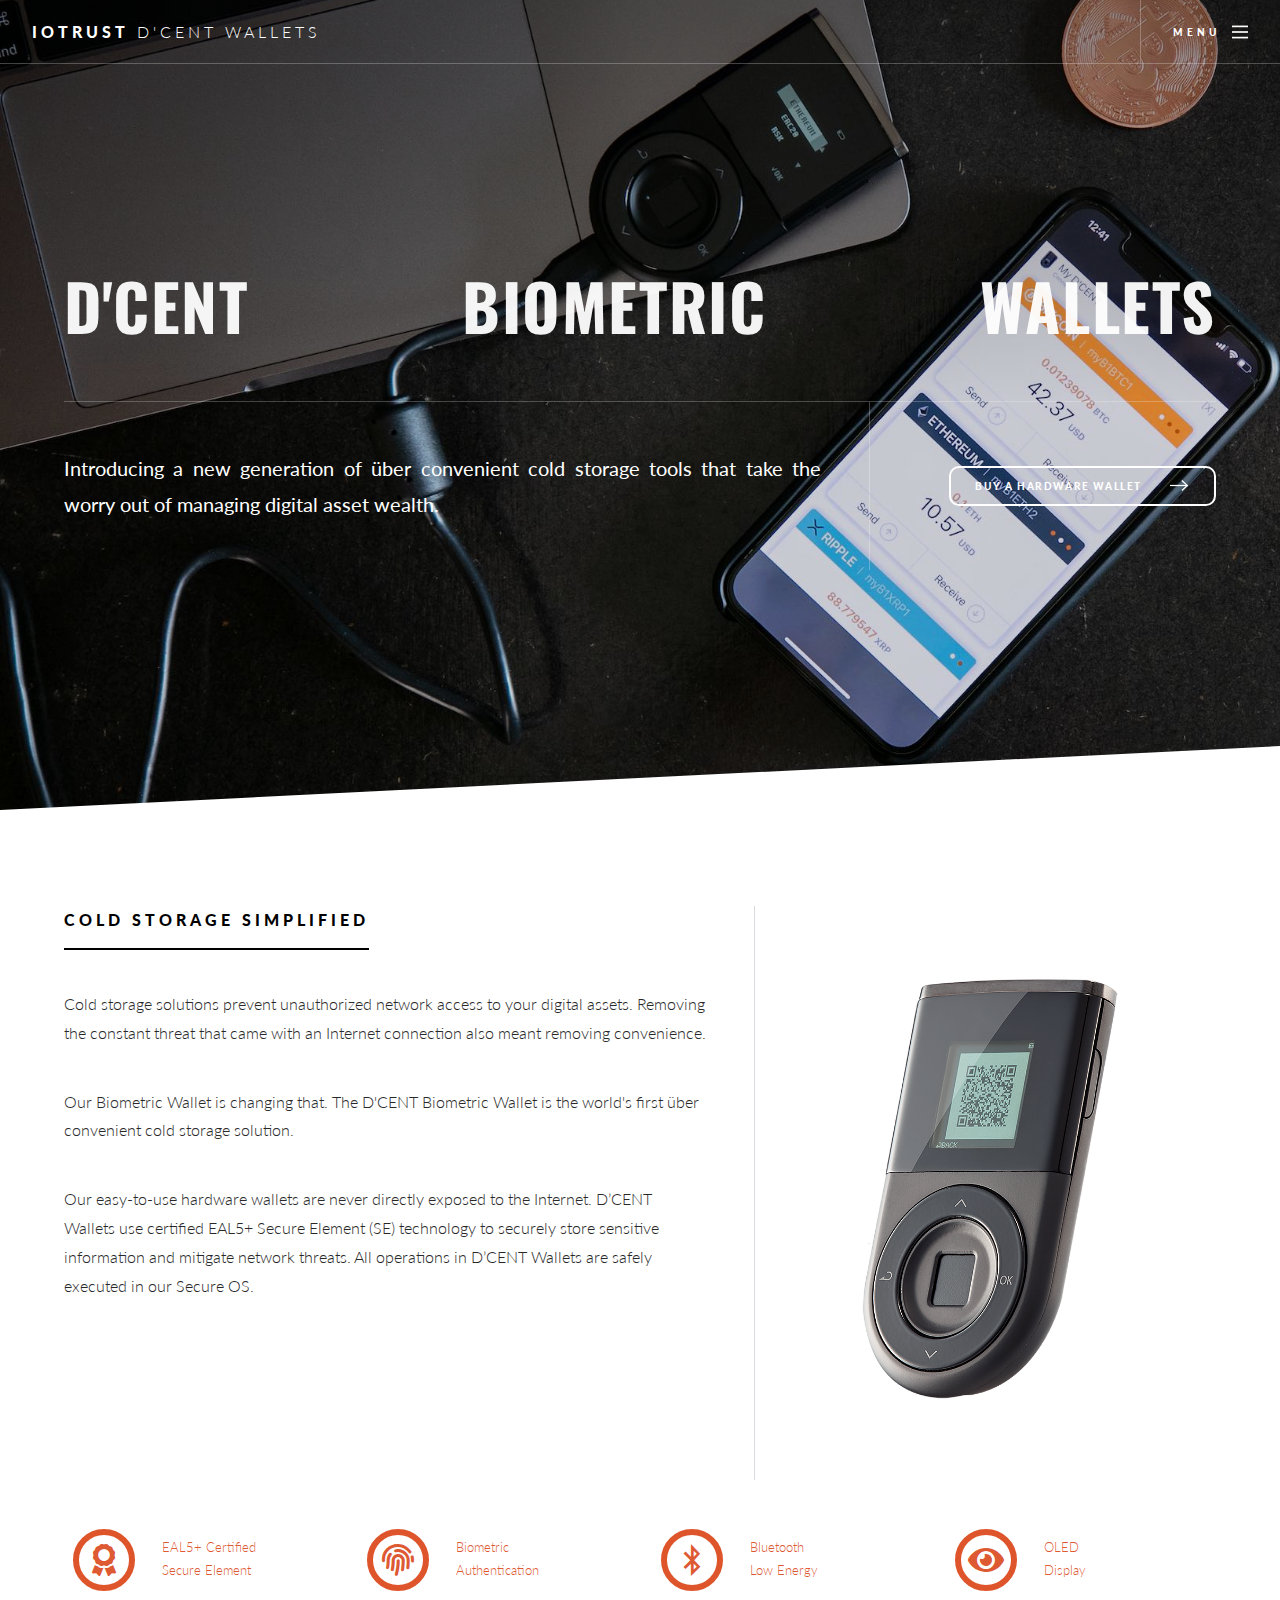
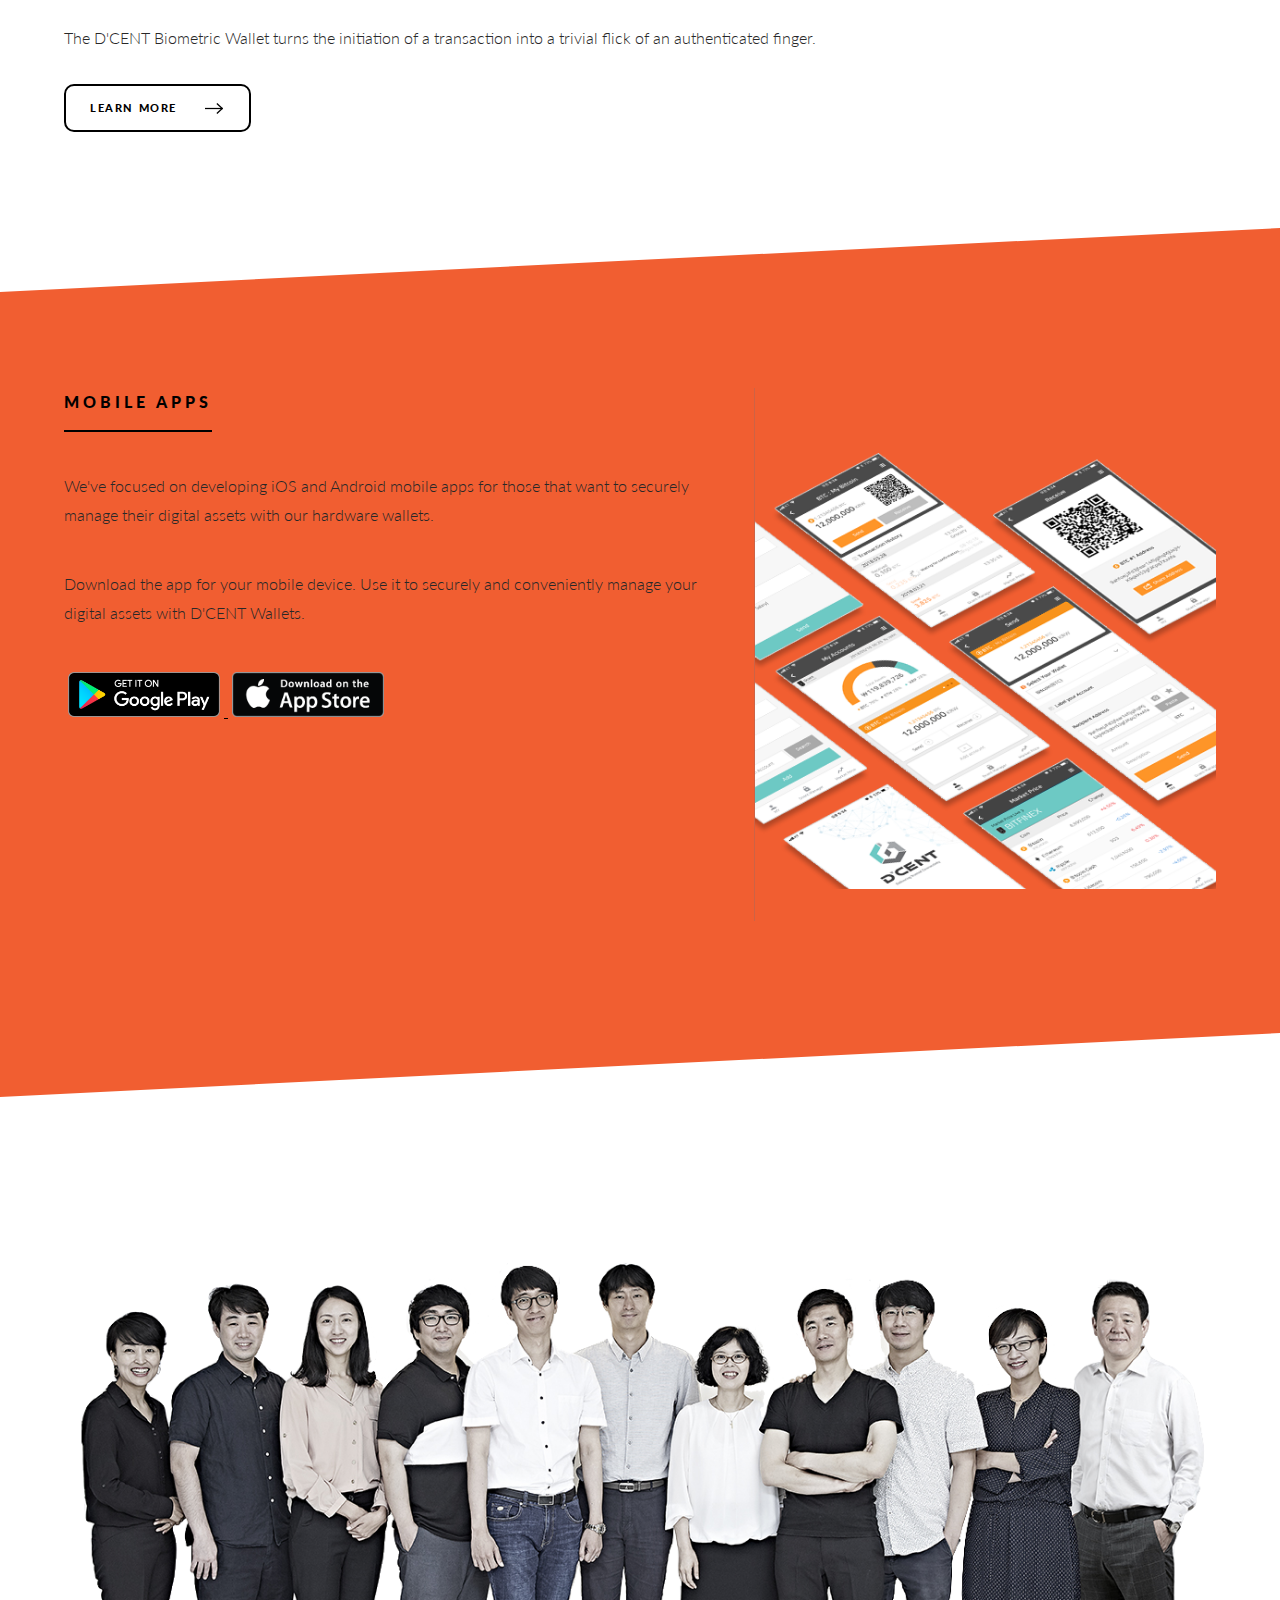
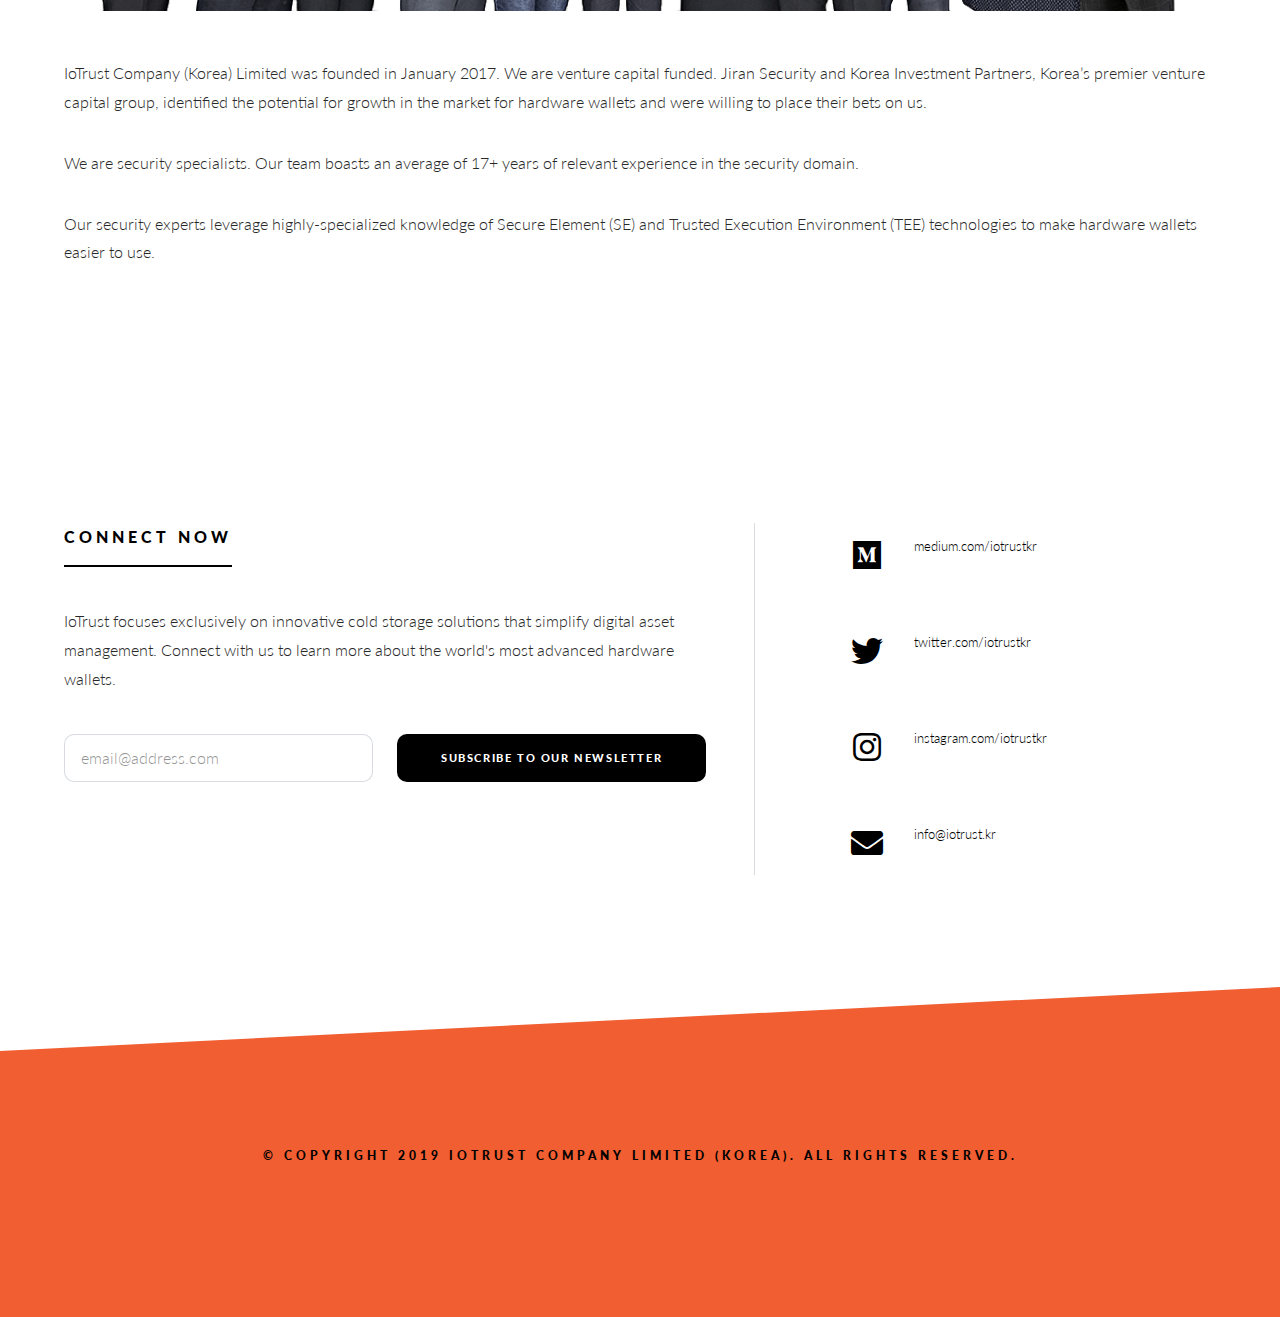
==== commit 45b7c002: "fix icons" ====
--- a/index.html
+++ b/index.html
@@ -30,7 +30,7 @@
           <div class="content">
             <p>Introducing a new generation of über convenient cold storage tools that take the worry out of managing digital asset wealth.</p>
             <ul class="actions special">
-              <li><a class="button small next" href="https://www.amazon.com/DCENT-Cryptocurrency-Fingerprint-Authentication-Supported/dp/B07P3XZKWV/ref=sr_1_1?keywords=D%27CENT&qid=1560470658&s=gateway&sr=8-1">Buy A Hardware Wallet</a></li>
+              <li><a class="button small next" href="https://www.amazon.com/DCENT-Cryptocurrency-Fingerprint-Authentication-Supported/dp/B07P3XZKWV/">Buy A Hardware Wallet</a></li>
             </ul>
           </div>
         </div>
@@ -94,11 +94,9 @@
                 <h2>Mobile Apps</h2>
               </header>
               <p>We've focused on developing iOS and Android mobile apps for those that want to securely manage their digital assets with our hardware wallets.</p>
-              <p>Download the app for your mobile device. Use it to securely and conveniently manage your digital assets with D'CENT Wallets.</p>
-              <ul class="actions fit">
-                <li><a class="button fab fa-google-play fit" href="https://play.google.com/store/apps/details?id=com.kr.iotrust.dcent.wallet">Android App</a></li>
-                <li><a class="button fab fa-apple fit" href="https://itunes.apple.com/kr/app/dcent-hardware-wallet/id1447206611?mt=8">iOS App</a></li>
-              </ul>
+              <p>Download the app for your mobile device. Use it to securely and conveniently manage your digital assets with D'CENT Wallets.</p><a href="https://play.google.com/store/apps/details?id=com.kr.iotrust.dcent.wallet">
+                <div class="badge col-6 col-12-xsmall"><span><img src="images/badges/google-play-badge.png"></span></div></a><a href="https://itunes.apple.com/kr/app/dcent-hardware-wallet/id1447206611?mt=8">
+                <div class="badge col-6 col-12-xsmall"><span><img src="images/badges/app-store-badge.png"></span></div></a>
             </div><a class="image fit" href="#"><img src="images/dcent-wallet-mobile-app-display.png" style="padding-top:4rem" alt></a>
           </div>
         </div>
@@ -176,4 +174,4 @@
     <script src="javascripts/util.js"></script>
     <script src="javascripts/main.js"></script>
   </body>
-</html>
+</html>--- a/stylesheets/main.css
+++ b/stylesheets/main.css
@@ -3007,3 +3007,19 @@
 @media screen and (max-width: 736px) {
   #iotrust-team {
     display: none; } }
+
+.badge {
+  max-width: 160px;
+  padding-top: 4px;
+  padding-right: 4px;
+  padding-bottom: 4px;
+  padding-left: 4px;
+  display: inline-block; }
+  .badge span {
+    display: inline-block;
+    position: relative;
+    max-width: 100%; }
+    .badge span img {
+      max-width: 100%;
+      height: auto;
+      position: relative; }
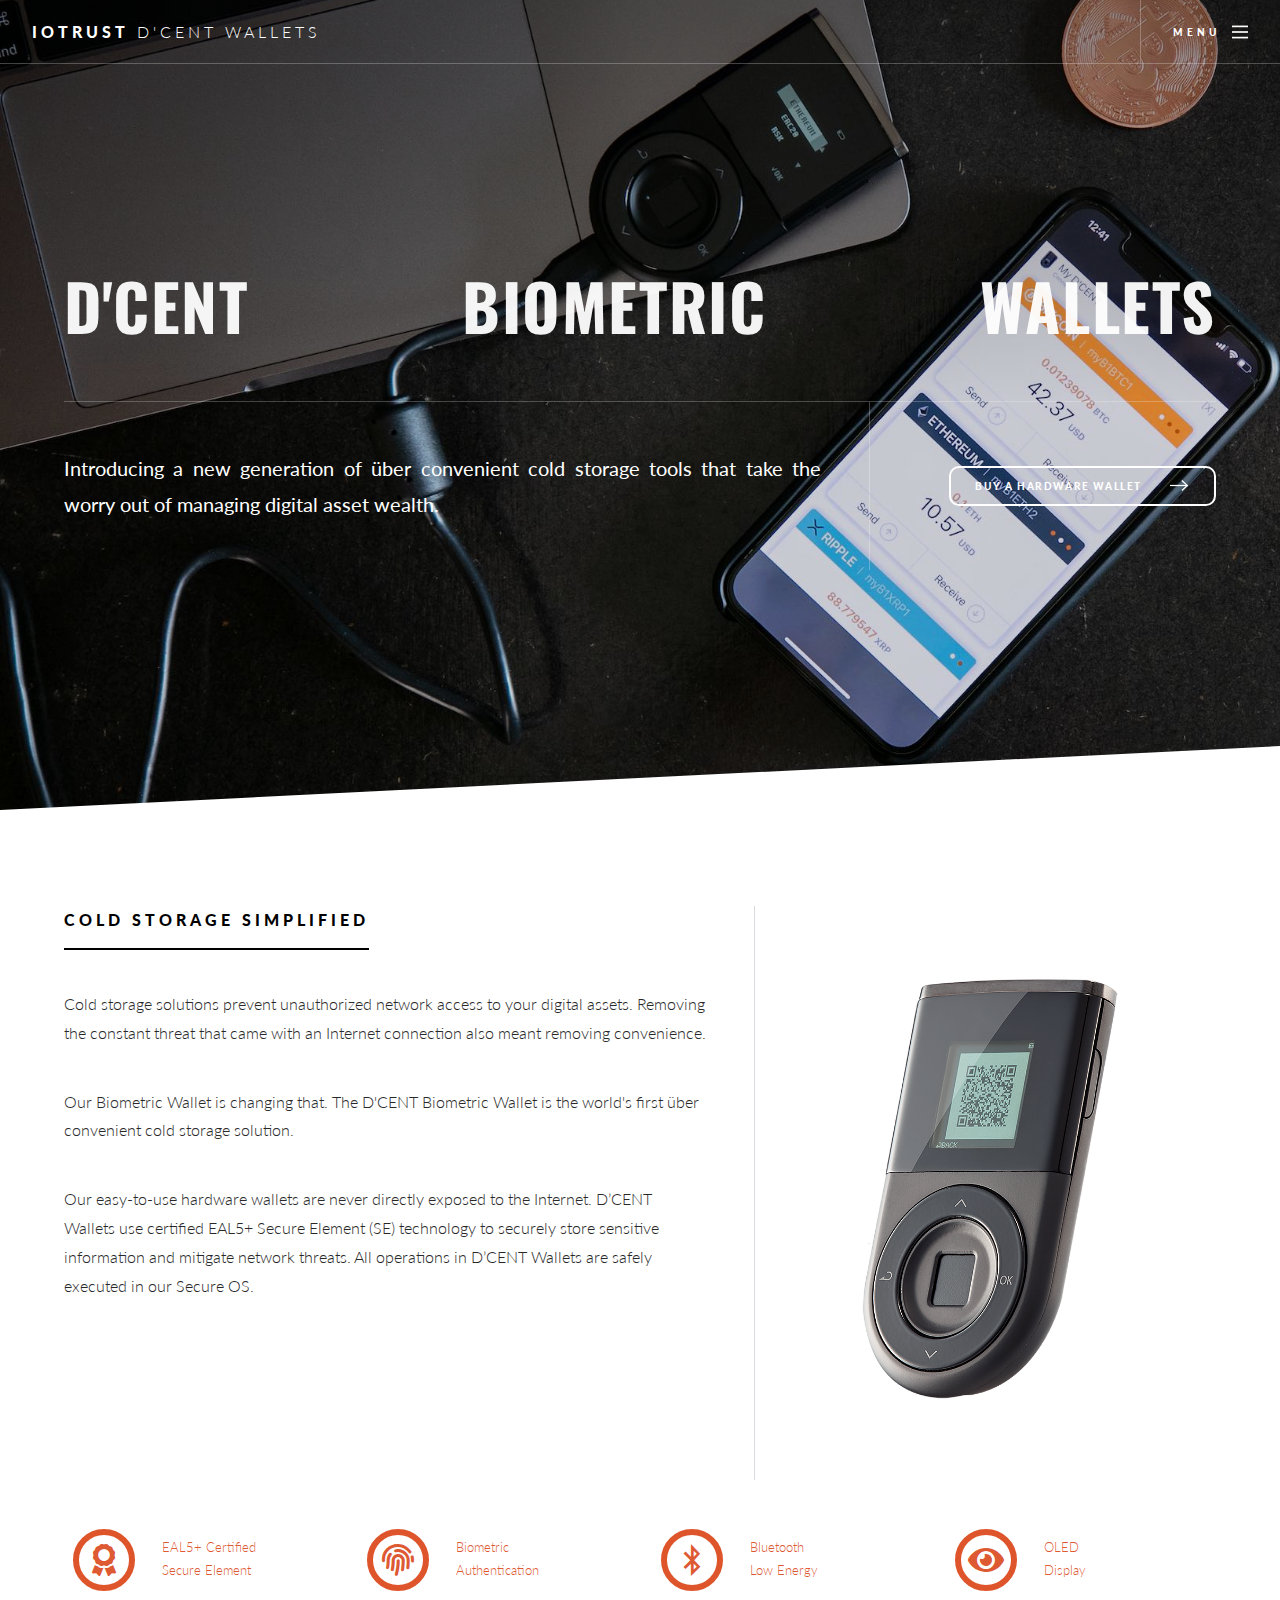
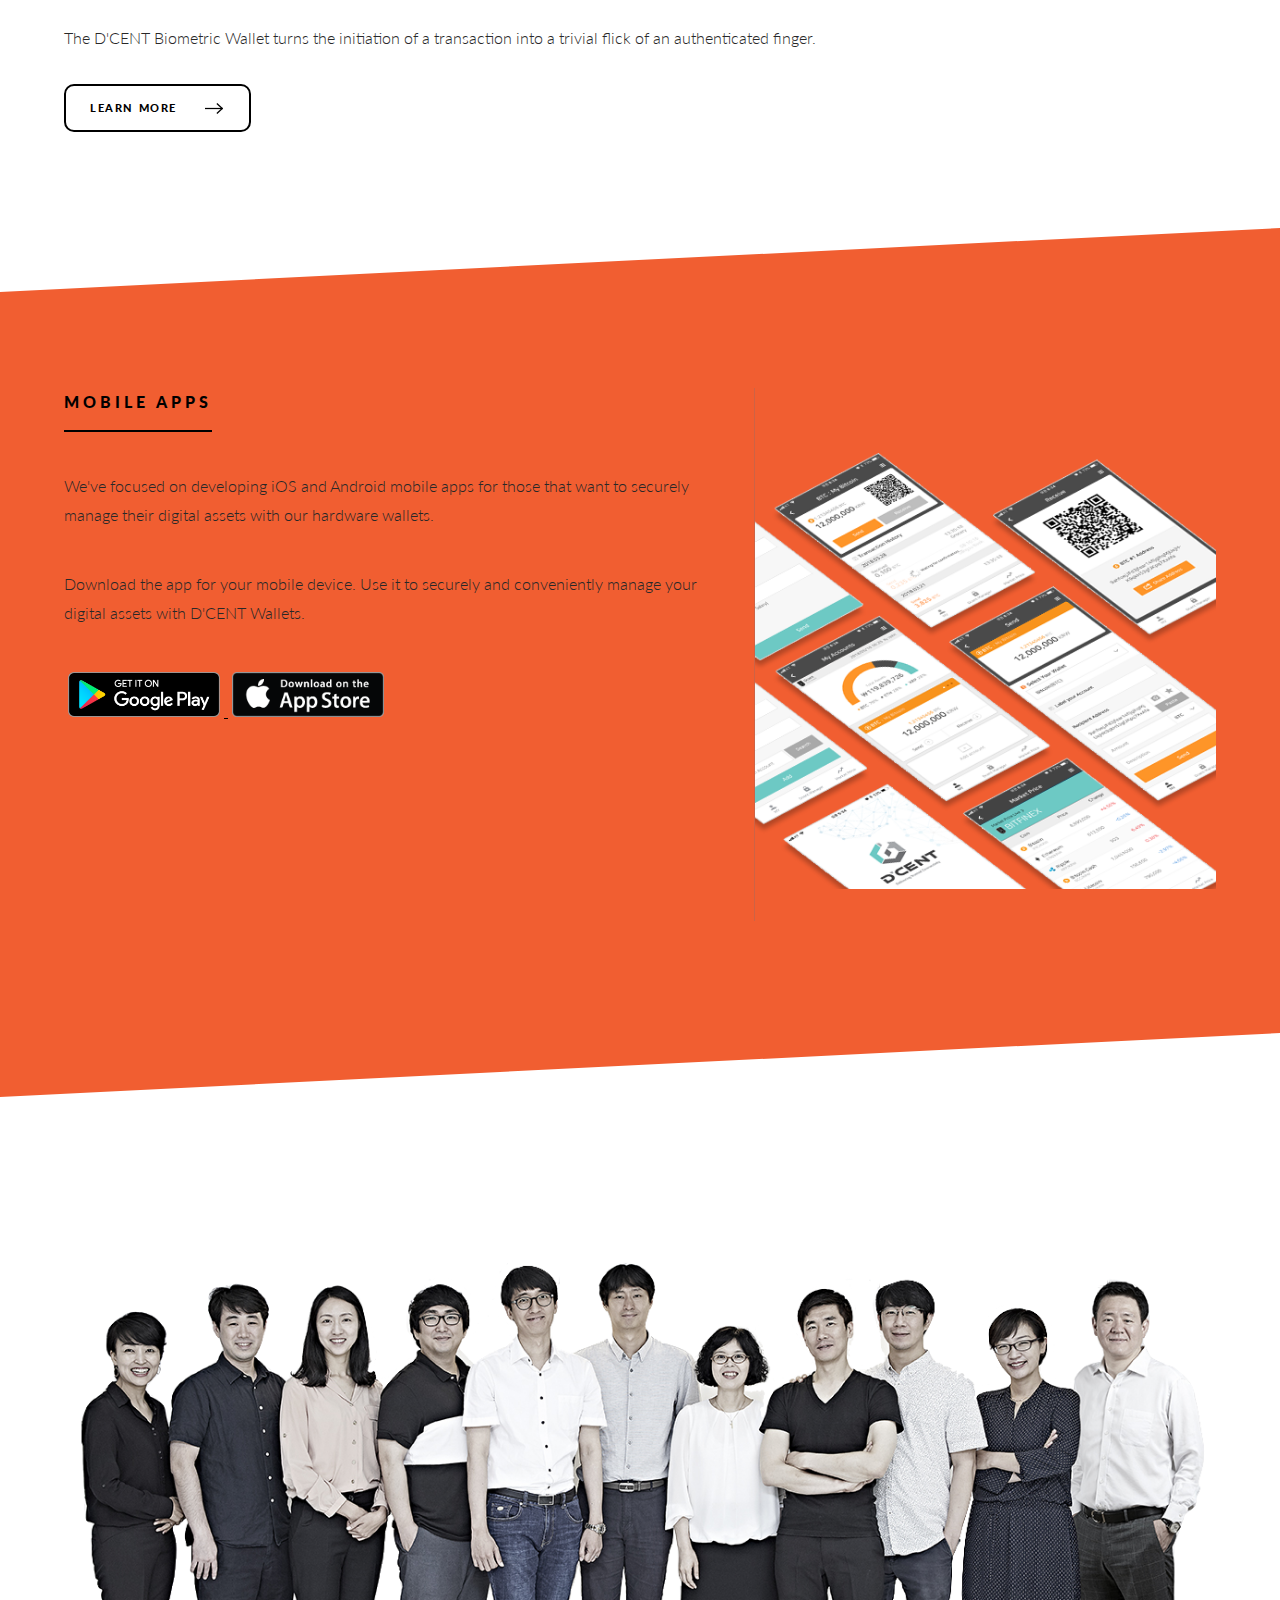
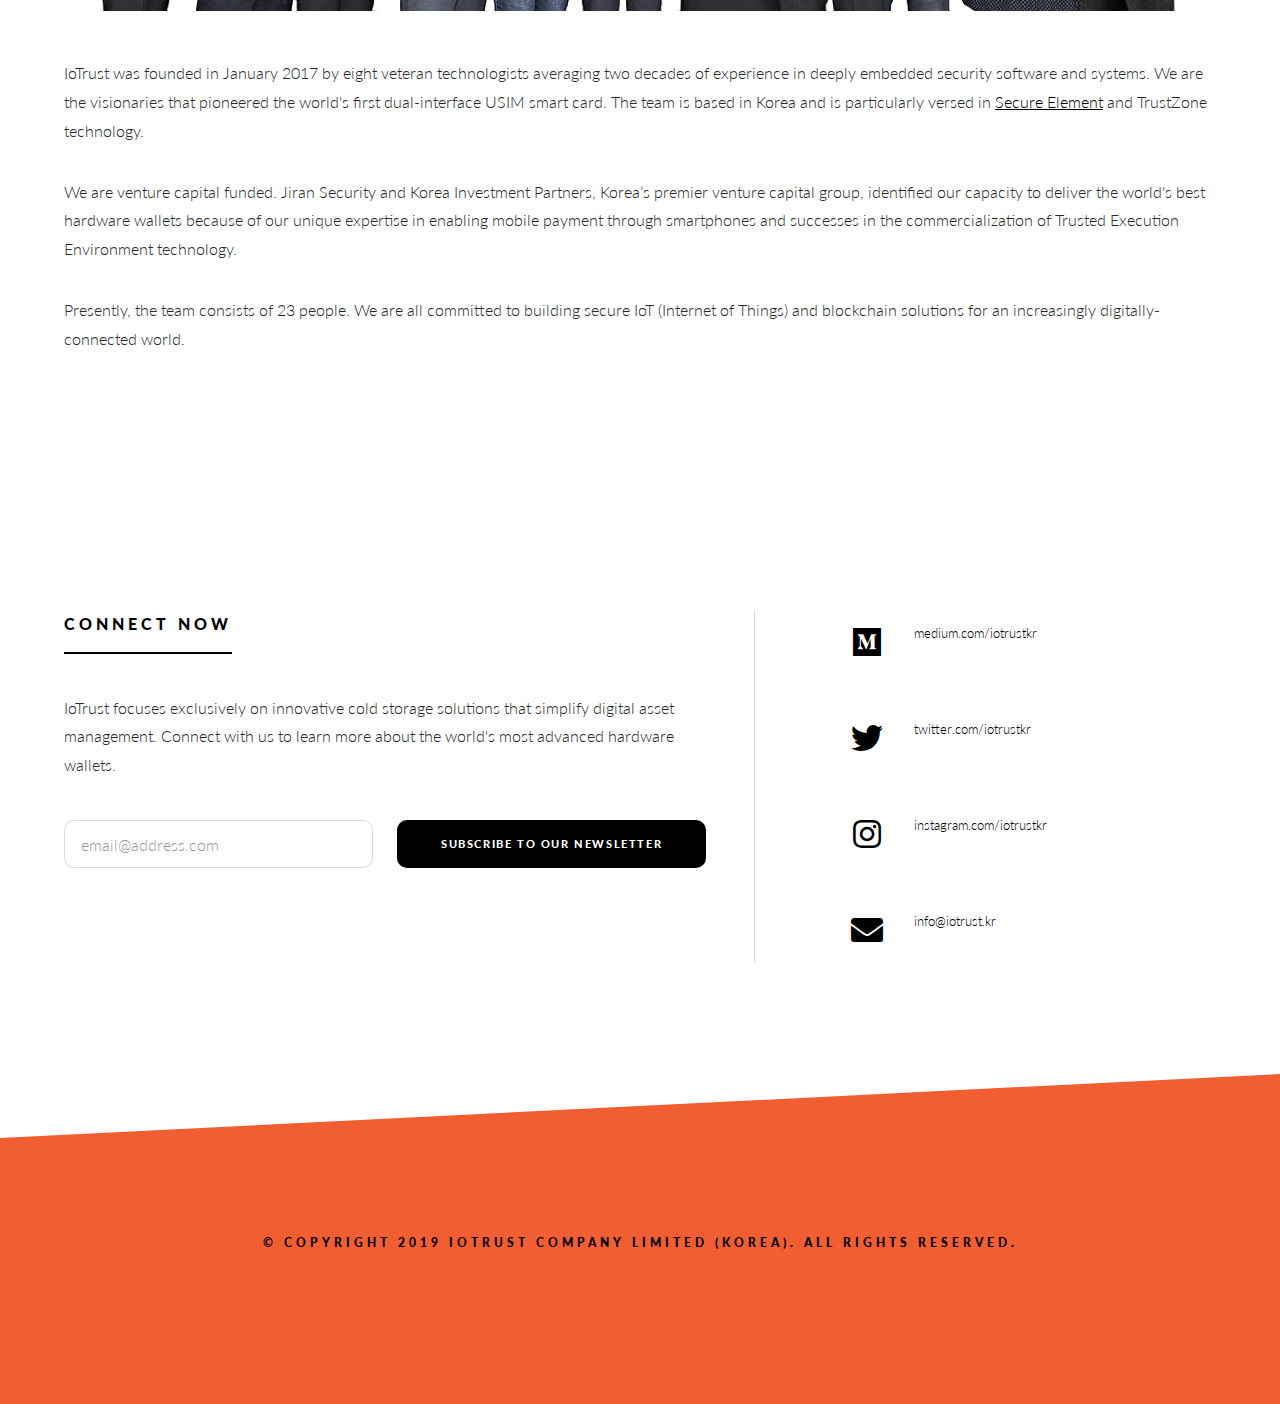
==== commit 54198549: "update about section." ====
--- a/index.html
+++ b/index.html
@@ -105,9 +105,9 @@
       <section class="wrapper" id="team">
         <div class="inner"><a class="image main" href="https://medium.com/iotrust/introducing-io-trust-16c536c6a65c" id="iotrust-team"><img src="images/iotrust-team.png" alt></a>
           <h2 id="team-heading">IoTrust</h2>
-          <p>IoTrust Company (Korea) Limited was founded in January 2017. We are venture capital funded. Jiran Security and Korea Investment Partners, Korea’s premier venture capital group, identified the potential for growth in the market for hardware wallets and were willing to place their bets on us.</p>
-          <p>We are security specialists. Our team boasts an average of 17+ years of relevant experience in the security domain.</p>
-          <p>Our security experts leverage highly-specialized knowledge of Secure Element (SE) and Trusted Execution Environment (TEE) technologies to make hardware wallets easier to use.</p>
+          <p>IoTrust was founded in January 2017 by eight veteran technologists averaging two decades of experience in deeply embedded security software and systems. We are the visionaries that pioneered the world's first dual-interface USIM smart card. The team is based in Korea and is particularly versed in <a href="https://medium.com/iotrust/secure-element-technology-fc1216abb222">Secure Element</a> and TrustZone technology.</p>
+          <p>We are venture capital funded. Jiran Security and Korea Investment Partners, Korea’s premier venture capital group, identified our capacity to deliver the world's best hardware wallets because of our unique expertise in enabling mobile payment through smartphones and successes in the commercialization of Trusted Execution Environment technology.</p>
+          <p>Presently, the team consists of 23 people. We are all committed to building secure IoT (Internet of Things) and blockchain solutions for an increasingly digitally-connected world.</p>
         </div>
       </section>
       <!--  Footer -->
